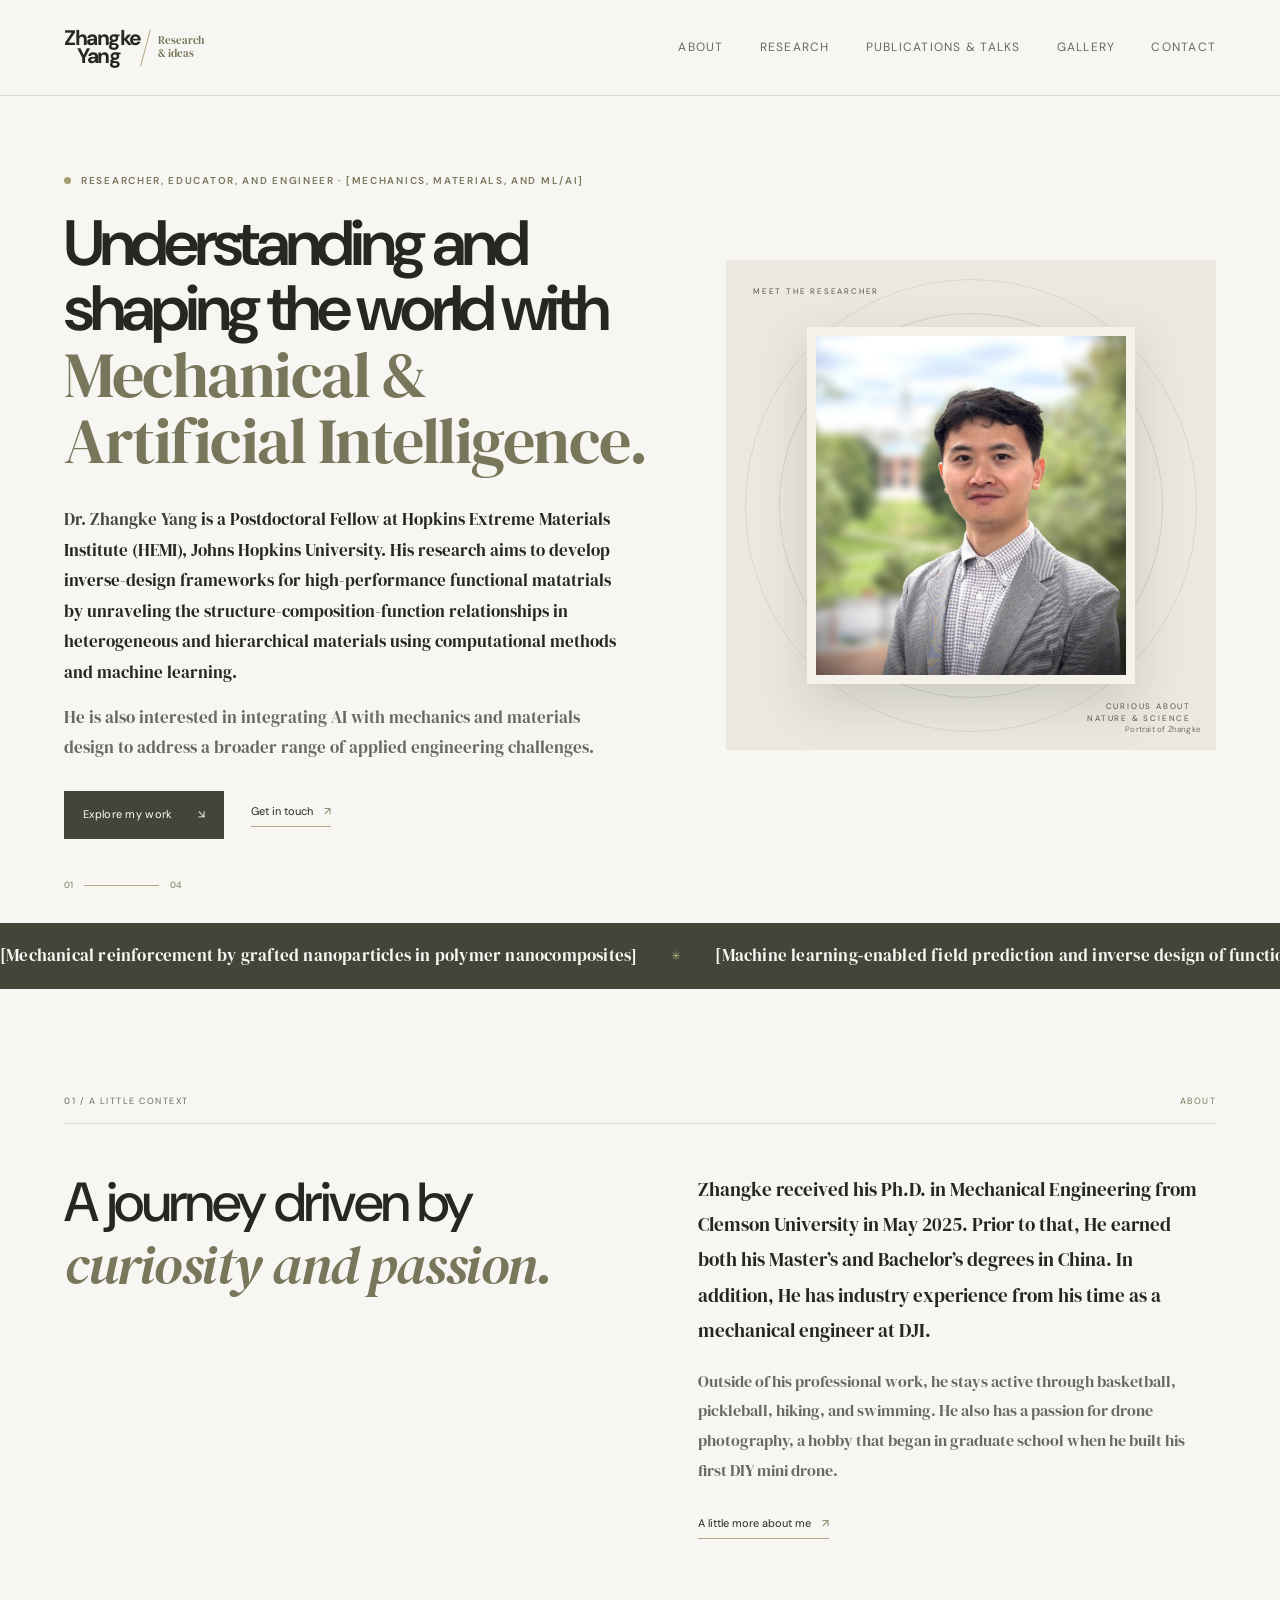
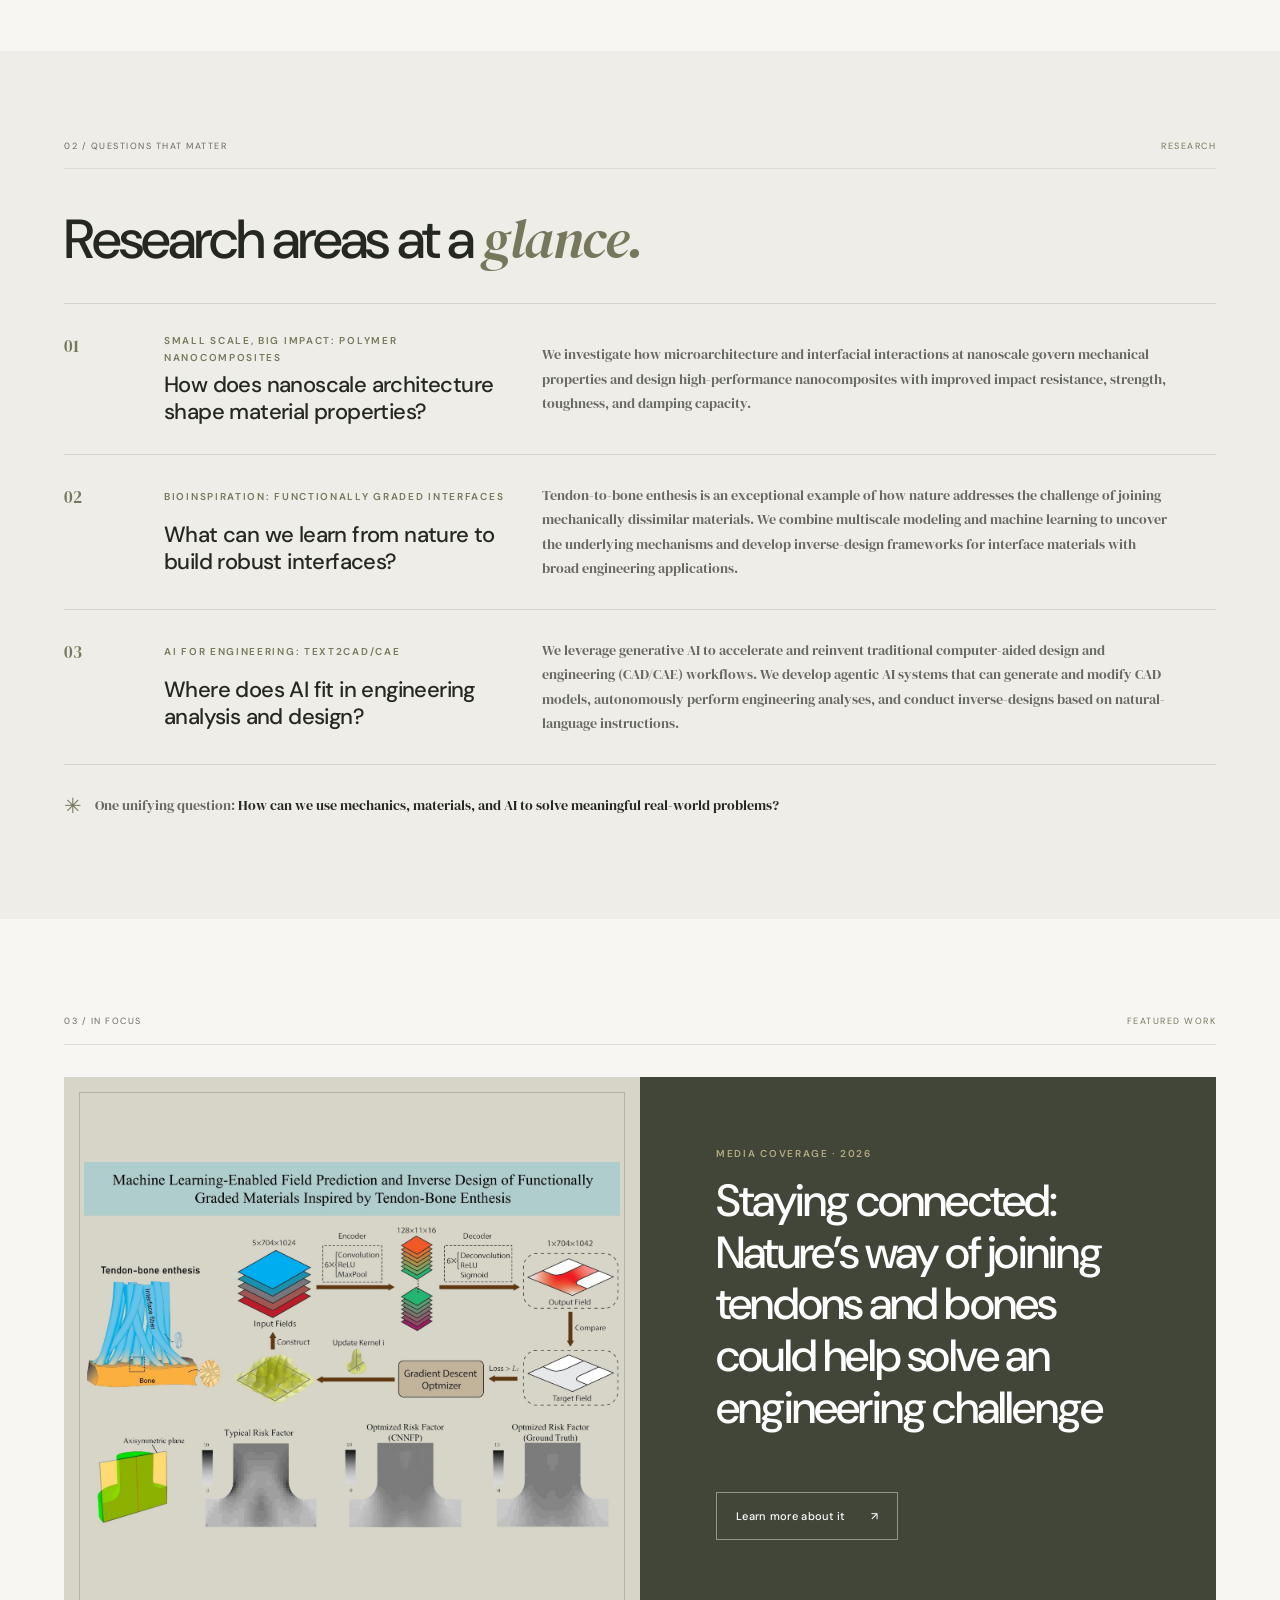
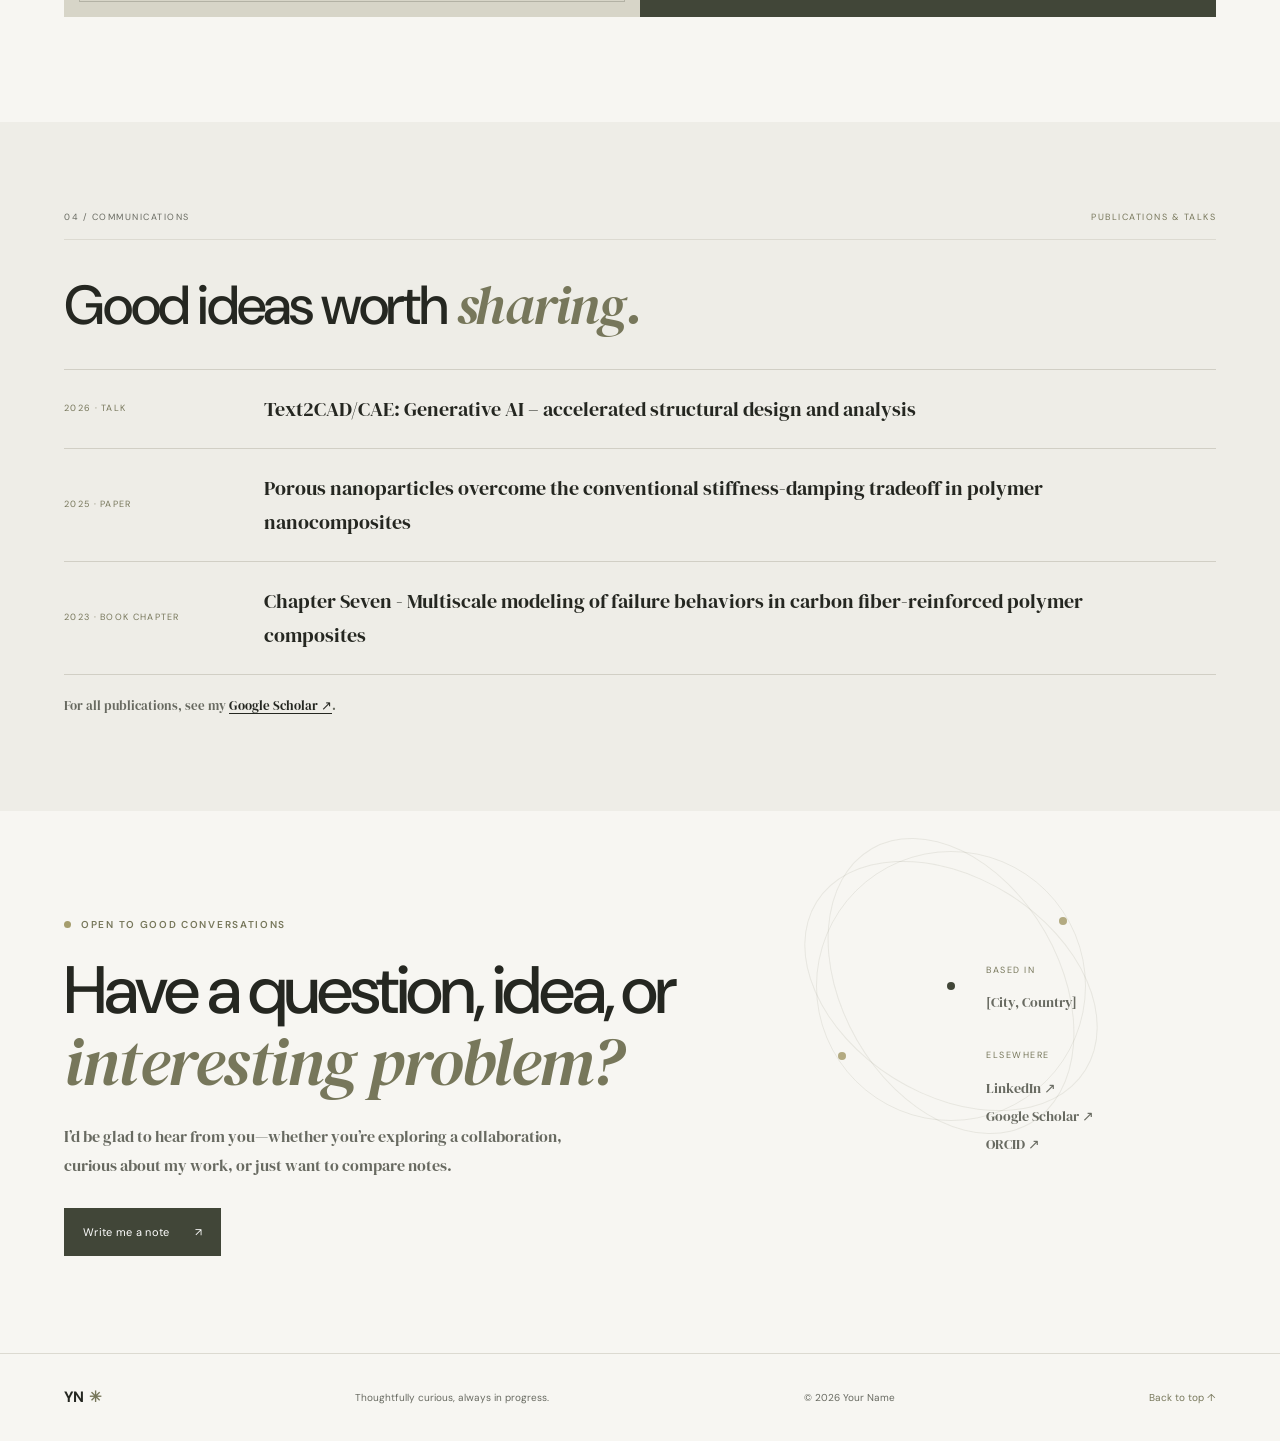
==== index.html @ 71a663a5 "Update index.html" ====
<!doctype html>
<html lang="en">
<head>
  <meta charset="utf-8">
  <meta name="viewport" content="width=device-width, initial-scale=1">
  <meta name="theme-color" content="#f7f6f2">
  <meta name="description" content="The personal website of Your Name — researcher, educator, and curious human.">
  <title>Zhangke Yang — Researcher &amp; Educator</title>
  <link rel="icon" href="favicon.svg" type="image/svg+xml">
  <link rel="stylesheet" href="styles.css">
  <script src="script.js" defer></script>
</head>
<body>
  <a class="skip-link" href="#main">Skip to content</a>

  <header class="site-header">
    <a class="wordmark" href="#top" aria-label="Zhangke Yang, home">
      <span class="wordmark-name">Zhangke<br>Yang</span>
      <span class="wordmark-rule" aria-hidden="true"></span>
      <span class="wordmark-role">Research<br>&amp; ideas</span>
    </a>
    <button class="menu-toggle" type="button" aria-expanded="false" aria-controls="site-nav">
      <span class="menu-icon" aria-hidden="true"><i></i><i></i></span>
      <span class="menu-label">Menu</span>
    </button>
    <nav class="site-nav" id="site-nav" aria-label="Main navigation">
      <a href="#about">About</a>
      <a href="#research">Research</a>
      <a href="#writing">Publications & Talks</a>
      <a href="gallery.html">Gallery</a>
      <a href="#contact">Contact</a>
    </nav>
  </header>

  <main id="main">
    <section class="hero section-wrap" id="top" aria-labelledby="hero-title">
      <div class="hero-copy">
        <p class="eyebrow"><span class="eyebrow-dot"></span> Researcher, Educator, and Engineer · [Mechanics, Materials, and ML/AI]</p>
        <h1 id="hero-title">Understanding and shaping the world with <span class="accent-italic">Mechanical & Artificial Intelligence.</span></h1>
        <div class="hero-intro">
          <p class="lead"><strong>Dr. Zhangke Yang</strong> is a Postdoctoral Fellow at Hopkins Extreme Materials Institute (HEMI), Johns Hopkins University. His research aims to develop inverse-design frameworks for high-performance functional matatrials by unraveling the structure-composition-function relationships in heterogeneous and hierarchical materials using computational methods and machine learning.</p>
          <p>He is also interested in integrating AI with mechanics and materials design to address a broader range of applied engineering challenges.</p>
        </div>
        <div class="hero-actions">
          <a class="button button-dark" href="#research">Explore my work <span aria-hidden="true">↘</span></a>
          <a class="text-link" href="mailto:zyang191@jh.edu">Get in touch <span aria-hidden="true">↗</span></a>
        </div>
      </div>
      <div class="hero-art portrait-frame">
        <div class="art-note art-note-top">MEET THE RESEARCHER</div>
        <img class="headshot" src="assets/Professional_photo_blur_cropped.jpg" alt="Portrait of Zhangke">
        <div class="art-note art-note-bottom">CURIOUS ABOUT<br>NATURE & SCIENCE</div>
        <span class="art-caption">Portrait of Zhangke</span>
      </div>
      <div class="hero-index" aria-hidden="true"><span>01</span><span class="index-line"></span><span>04</span></div>
    </section>

    <section class="ticker" aria-label="Areas of interest">
      <div class="ticker-track">
        <span>[Mechanical reinforcement by grafted nanoparticles in polymer nanocomposites]</span><b>✳</b>
        <span>[Machine learning‐enabled field prediction and inverse design of functionally graded materials]</span><b>✳</b>
        <span>[Porous nanoparticles overcome the conventional stiffness-damping tradeoff]</span><b>✳</b>
        <span>[Nanoasperity-driven reinforcement and viscoelastic modulation in polymer nanocomposites]</span><b>✳</b>
        <span>[Effects of mineralization and structure on the mechanical robustness of tendon-to-bone enthesis]</span><b>✳</b>
        <span>[Layered polymer-graphene nanocomposite films regulating shock wave propagation]</span><b>✳</b>  
        <span>[Structure-property relationship of micro-architectured porous scaffolds]</span><b>✳</b>
        <span>[Improved ballistic impact resistance of nanofibrillar cellulose films]</span><b>✳</b>
        <span>[Nanoconfinement effect on crystallization of semicrystalline polymers]</span><b>✳</b>
        <span>[Mechanical and viscoelastic properties of graphene oxide-polymer nanocomposites]</span><b>✳</b>
        <span>[Mechanical reinforcement by grafted nanoparticles in polymer nanocomposites]</span><b>✳</b>
        <span>[Machine learning‐enabled field prediction and inverse design of functionally graded materials]</span><b>✳</b>
        <span>[Porous nanoparticles overcome the conventional stiffness-damping tradeoff]</span><b>✳</b>
        <span>[Nanoasperity-driven reinforcement and viscoelastic modulation in polymer nanocomposites]</span><b>✳</b>
        <span>[Effects of mineralization and structure on the mechanical robustness of tendon-to-bone enthesis]</span><b>✳</b>
        <span>[Layered polymer-graphene nanocomposite films regulating shock wave propagation]</span><b>✳</b>
        <span>[Structure-property relationship of micro-architectured porous scaffolds]</span><b>✳</b>
        <span>[Improved ballistic impact resistance of nanofibrillar cellulose films]</span><b>✳</b>
        <span>[Nanoconfinement effect on crystallization of semicrystalline polymers]</span><b>✳</b>
        <span>[Mechanical and viscoelastic properties of graphene oxide-polymer nanocomposites]</span>
      </div>
    </section>

    <section class="section-wrap about-section" id="about" aria-labelledby="about-title">
      <div class="section-kicker"><span>01 / A little context</span><span>ABOUT</span></div>
      <div class="about-grid">
        <h2 id="about-title">A journey driven by <em>curiosity and passion.</em></h2>
        <div class="about-copy">
          <p class="lead">Zhangke received his Ph.D. in Mechanical Engineering from Clemson University in May 2025. Prior to that, He earned both his Master’s and Bachelor’s degrees in China. In addition, He has industry experience from his time as a mechanical engineer at DJI.</p>
          <p>Outside of his professional work, he stays active through basketball, pickleball, hiking, and swimming. He also has a passion for drone photography, a hobby that began in graduate school when he built his first DIY mini drone.</p>
          <a class="text-link" href="#contact">A little more about me <span aria-hidden="true">↗</span></a>
        </div>
      </div>
    </section>

    <section class="research-section" id="research" aria-labelledby="research-title">
      <div class="section-wrap">
        <div class="section-kicker"><span>02 / Questions that matter</span><span>RESEARCH</span></div>
        <div class="section-heading-row">
          <h2 id="research-title">Research areas at a <em>glance.</em></h2>
        </div>
        <div class="research-list">
          <article class="research-card">
            <span class="card-number">01</span>
            <div><p class="card-label">SMALL SCALE, BIG IMPACT: POLYMER NANOCOMPOSITES</p><h3>How does nanoscale architecture shape material properties?</h3><p>We investigate how microarchitecture and interfacial interactions at nanoscale govern mechanical properties and design high-performance nanocomposites with improved impact resistance, strength, toughness, and damping capacity.</p><a href="#contact" class="arrow-link" aria-label="Ask me about this research theme">↗</a></div>
          </article>
          <article class="research-card">
            <span class="card-number">02</span>
            <div><p class="card-label">BIOINSPIRATION: FUNCTIONALLY GRADED INTERFACES</p><h3>What can we learn from nature to build robust interfaces?</h3><p>Tendon-to-bone enthesis is an exceptional example of how nature addresses the challenge of joining mechanically dissimilar materials. We combine multiscale modeling and machine learning to uncover the underlying mechanisms and develop inverse-design frameworks for interface materials with broad engineering applications.</p><a href="#contact" class="arrow-link" aria-label="Ask me about this research theme">↗</a></div>
          </article>
          <article class="research-card">
            <span class="card-number">03</span>
            <div><p class="card-label">AI FOR ENGINEERING: TEXT2CAD/CAE</p><h3>Where does AI fit in engineering analysis and design?</h3><p>We leverage generative AI to accelerate and reinvent traditional computer-aided design and engineering (CAD/CAE) workflows. We develop agentic AI systems that can generate and modify CAD models, autonomously perform engineering analyses, and conduct inverse-designs based on natural-language instructions.</p><a href="#contact" class="arrow-link" aria-label="Ask me about this research theme">↗</a></div>
          </article>
        </div>
        <div class="research-footnote"><span class="footnote-star">✳</span><p>One unifying question: <strong>How can we use mechanics, materials, and AI to solve meaningful real-world problems?</strong></p></div>
      </div>
    </section>

    <section class="feature-section section-wrap" aria-labelledby="feature-title">
      <div class="section-kicker"><span>03 / In focus</span><span>FEATURED WORK</span></div>
      <div class="feature-card">
        <div class="feature-visual">
          <img
            class="feature-image"
            src="assets/project-figure.jpg"
            alt="Describe what the project figure shows"
          >
        </div>
        <div class="feature-copy"><p class="card-label">MEDIA COVERAGE · 2026</p><h2 id="feature-title">Staying connected: Nature’s way of joining tendons and bones could help solve an engineering challenge</p><a class="button button-light" href="https://news.clemson.edu/staying-connected-natures-way-of-joining-tendons-and-bones-could-help-solve-an-engineering-challenge/" target="_blank" rel="noopener noreferrer">Learn more about it <span aria-hidden="true">↗</span></a></div>
      </div>
    </section>

    <section class="writing-section" id="writing" aria-labelledby="writing-title">
      <div class="section-wrap">
        <div class="section-kicker"><span>04 / communications</span><span>PUBLICATIONS &amp; TALKS</span></div>
        <div class="section-heading-row"><h2 id="writing-title">Good ideas worth <em>sharing.</em></h2></div>
        <div class="writing-list">
          <div class="writing-item"><span class="writing-date">2026 · TALK</span><span class="writing-title">Text2CAD/CAE: Generative AI – accelerated structural design and analysis</span></div>
          <a class="writing-item" href="https://www.nature.com/articles/s44431-025-00003-8" target="_blank" rel="noopener noreferrer"><span class="writing-date">2025 · PAPER</span><span class="writing-title">Porous nanoparticles overcome the conventional stiffness-damping tradeoff in polymer nanocomposites</span></a>
          <a class="writing-item" href="https://www.sciencedirect.com/science/chapter/edited-volume/abs/pii/B9780128230213000051" target="_blank" rel="noopener noreferrer"><span class="writing-date">2023 · BOOK CHAPTER</span><span class="writing-title">Chapter Seven - Multiscale modeling of failure behaviors in carbon fiber-reinforced polymer composites</span></a>
        </div>
        <p class="writing-note">For all publications, see my <a href="https://scholar.google.com/citations?hl=en&user=Ipptg58AAAAJ&view_op=list_works&gmla=AN_4Zu_gea8BDDRBa89p1uNmAhIG_YTdJmoz0iuY0Ori37IRjDW4Mslu62kXMIGSckGrtGIngthpNJmf_QPmE9mM" target="_blank" rel="noopener noreferrer">Google Scholar <span aria-hidden="true">↗</span></a>.</p>
      </div>
    </section>

    <section class="contact-section section-wrap" id="contact" aria-labelledby="contact-title">
      <div class="contact-orbit" aria-hidden="true"><span></span><span></span><span></span></div>
      <div class="contact-content"><p class="eyebrow"><span class="eyebrow-dot"></span> Open to good conversations</p><h2 id="contact-title">Have a question, idea, or <em>interesting problem?</em></h2><p>I’d be glad to hear from you—whether you’re exploring a collaboration, curious about my work, or just want to compare notes.</p><a class="button button-dark" href="mailto:you@example.com">Write me a note <span aria-hidden="true">↗</span></a></div>
      <div class="contact-details"><span>BASED IN</span><p>[City, Country]</p><span>ELSEWHERE</span><p><a href="https://www.linkedin.com/">LinkedIn ↗</a><br><a href="https://scholar.google.com/">Google Scholar ↗</a><br><a href="https://orcid.org/">ORCID ↗</a></p></div>
    </section>
  </main>

  <footer class="site-footer"><a class="footer-mark" href="#top">YN<span>✳</span></a><p>Thoughtfully curious, always in progress.</p><p>© <span id="year">2026</span> Your Name</p><a href="#top" class="back-top">Back to top ↑</a></footer>
</body>
</html>
---- styles.css ----
@import url('https://fonts.googleapis.com/css2?family=DM+Sans:wght@400;500;600;700&family=DM+Serif+Display:ital@0;1&display=swap');

:root{--paper:#f7f6f2;--white:#fffefa;--ink:#252721;--muted:#686a61;--olive:#77775b;--olive-dark:#414638;--gold:#b3aa81;--line:#dcdad1;--serif:'DM Serif Display',Georgia,serif;--sans:'DM Sans',Arial,sans-serif;--page:1240px}
*{box-sizing:border-box}
html{scroll-behavior:smooth;scroll-padding-top:100px}
body{margin:0;background:var(--paper);color:var(--ink);font-family:var(--sans);font-size:15px;line-height:1.7;-webkit-font-smoothing:antialiased}
a{color:inherit}
.skip-link{position:absolute;top:-60px;left:16px;z-index:20;padding:10px 16px;background:var(--ink);color:white}.skip-link:focus{top:12px}
.site-header{height:96px;padding:0 max(5vw,24px);display:flex;align-items:center;justify-content:space-between;border-bottom:1px solid var(--line);position:relative;z-index:5;background:var(--paper)}
.wordmark{display:flex;align-items:center;gap:12px;text-decoration:none}.wordmark-name{width: 3.3em;text-align: center;font-size:21px;font-weight:700;letter-spacing:-1.5px;line-height:.84}.wordmark-rule{height:38px;width:1px;background:var(--gold);transform:rotate(15deg)}.wordmark-role{font-family:var(--serif);font-size:11px;line-height:1.15;color:var(--olive)}
.menu-toggle{display:none}.site-nav{display:flex;align-items:center;gap:36px}.site-nav a{font-size:12px;text-transform:uppercase;letter-spacing:1.25px;text-decoration:none;color:var(--muted);transition:color .2s}.site-nav a:hover,.site-nav a:focus-visible{color:var(--ink)}
.section-wrap{width:min(var(--page),90%);margin-inline:auto}.hero{min-height:650px;padding:76px 0 84px;display:grid;grid-template-columns:1.08fr .92fr;align-items:center;gap:40px;position:relative}.eyebrow,.card-label{font-size:10px;letter-spacing:1.7px;text-transform:uppercase;color:var(--olive);font-weight:600}.eyebrow{display:flex;align-items:center;gap:10px;margin:0 0 22px}.eyebrow-dot{width:7px;height:7px;border-radius:50%;background:#a59d6d;display:inline-block}.hero h1{font-size:clamp(38px, 5vw, 64px);letter-spacing:-4.3px;line-height:1.02;margin:0;max-width:700px;font-weight:600}.accent-italic,h2 em{font-family:var(--serif);font-weight:400;color:var(--olive);letter-spacing:-1.5px}.hero-intro{max-width:560px;margin-top:30px;color:var(--muted);font-family:var(--serif);font-size:17px;line-height:1.8}.hero-intro p{margin:0 0 14px}.hero-intro .lead{color:var(--ink)}.hero-intro strong{font-weight:400;color:var(--olive-dark)}.hero-actions{display:flex;align-items:center;gap:27px;margin-top:28px}.button{min-height:48px;padding:0 19px;display:inline-flex;align-items:center;gap:25px;text-decoration:none;font-size:11px;letter-spacing:.3px;transition:transform .2s,background .2s}.button:hover{transform:translateY(-2px)}.button-dark{background:var(--olive-dark);color:white}.button-dark:hover{background:#252b22}.button-light{border:1px solid rgba(255,255,255,.42);color:white}.button-light:hover{background:rgba(255,255,255,.1)}.text-link{font-size:11px;text-decoration:none;border-bottom:1px solid var(--gold);padding:0 0 5px;color:var(--ink)}.text-link span{padding-left:8px;color:var(--olive)}
.hero-art{height:490px;max-width:490px;width:100%;justify-self:end;position:relative;display:grid;place-items:center;background:#eae8df;overflow:hidden}.hero-art:before,.hero-art:after{content:"";position:absolute;width:280px;height:280px;border:1px solid rgba(90,93,72,.15);border-radius:50%}.hero-art:after{width:380px;height:380px}.orbit-art{width:100%;height:auto;position:relative;z-index:1;color:#62684f}.art-note{position:absolute;z-index:2;font-size:8px;letter-spacing:1.8px;line-height:1.5;color:#525544}.art-note-top{top:25px;left:27px}.art-note-bottom{right:25px;bottom:26px;text-align:right}.art-caption{position:absolute;z-index:2;bottom:14px;left:15px;font-size:8px;color:#727267;letter-spacing:.2px}.hero-index{position:absolute;left:0;bottom:30px;display:flex;align-items:center;gap:11px;font-size:9px;color:var(--olive)}.index-line{width:75px;height:1px;background:var(--gold)}
.portrait-frame:before{width:78%;height:78%;border-color:rgba(90,93,72,.16)}.portrait-frame:after{width:92%;height:92%;border-color:rgba(90,93,72,.12)}.headshot{width:67%;height:73%;position:relative;z-index:1;object-fit:cover;object-position:center 35%;border:9px solid rgba(255,254,250,.72);box-shadow:0 18px 48px rgba(46,49,39,.17);background:#d9d6c7}.portrait-frame .art-caption{left:auto;right:15px}.portrait-frame .art-note-top{top:25px;left:27px}.portrait-frame .art-note-bottom{bottom:26px;right:25px}
.ticker{overflow:hidden;background:var(--olive-dark);color:#f7f6f2}.ticker-track{width:max-content;min-height:66px;display:flex;align-items:center;gap:34px;animation:marquee 200s linear infinite}.ticker-track span{font-family:var(--serif);font-size:17px;letter-spacing:.2px}.ticker-track b{font-size:12px;color:var(--gold);font-weight:400}@keyframes marquee{to{transform:translateX(-50%)}}
.about-section{padding-top:105px;padding-bottom:112px}.section-kicker{display:flex;align-items:center;justify-content:space-between;padding-bottom:14px;border-bottom:1px solid var(--line);font-size:9px;letter-spacing:1.5px;text-transform:uppercase;color:var(--muted)}.section-kicker span:last-child{color:var(--olive)}.about-grid{display:grid;grid-template-columns:1fr 1fr;gap:10%;padding-top:48px}.about-grid h2,.section-heading-row h2{font-size:clamp(34px,4.4vw,55px);letter-spacing:-2.2px;line-height:1.12;font-weight:500;margin:0;max-width:490px}.about-copy{max-width:510px}.about-copy p,.section-heading-row>p,.feature-copy>p:not(.card-label),.contact-content>p:not(.eyebrow){font-family:var(--serif);font-size:16px;line-height:1.85;color:var(--muted);margin:0 0 19px}.about-copy .lead{font-size:19px;color:var(--ink)}.about-copy .text-link{display:inline-block;margin-top:10px}
.research-section{background:#eeede7;padding:88px 0 96px}.section-heading-row{display:flex;align-items:end;justify-content:space-between;gap:40px;padding:39px 0 32px}.section-heading-row>p{max-width:410px;margin:0 0 4px}.research-list{border-top:1px solid #d4d2c8}.research-card{display:grid;grid-template-columns:80px 1fr;gap:20px;padding:28px 0;border-bottom:1px solid #d4d2c8}.card-number{font-family:var(--serif);font-size:17px;color:var(--olive)}.research-card>div{display:grid;grid-template-columns:1.1fr 2.0fr 10px;column-gap:30px;row-gap:4px;align-items:center}.research-card .card-label{grid-column:1;grid-row:1;margin:0 0 1px}.research-card h3{grid-column:1;grid-row:2;margin:0;font-size:22px;line-height:1.25;font-weight:500;letter-spacing:-.6px}.research-card>div>p:not(.card-label){grid-column:2;grid-row:1 / span 2;max-width:none;color:var(--muted);font-family:var(--serif);font-size:14px;line-height:1.75;margin:0}.arrow-link{grid-column:3;grid-row:1 / span 2;width:31px;height:31px;border:1px solid #c7c5b9;border-radius:50%;display:grid;place-items:center;text-decoration:none;color:var(--olive);transition:background .2s,color .2s}.arrow-link:hover{background:var(--olive-dark);color:white}.research-footnote{display:flex;align-items:center;gap:13px;padding:23px 0 0;color:var(--muted);font-family:var(--serif);font-size:14px}.research-footnote p{margin:0}.footnote-star{font-size:21px;color:var(--olive)}.research-footnote strong{color:var(--ink);font-weight:400}
.feature-section{padding-top:95px;padding-bottom:105px}.feature-card{margin-top:32px;display:grid;grid-template-columns:1fr 1fr;min-height:440px;background:var(--olive-dark);color:white}.feature-visual{position:relative;display:grid;place-items:center;overflow:hidden;background:#d7d5c8}.feature-visual:before{content:"";position:absolute;inset:15px;border:1px solid rgba(65,70,56,.24)}.feature-graphic{width:290px;height:290px;border-radius:50%;position:relative;display:grid;place-items:center}.graphic-ring{position:absolute;border:1px solid rgba(65,70,56,.55);border-radius:50%;transform:rotate(-25deg)}.ring-one{width:100%;height:48%}.ring-two{width:100%;height:70%;transform:rotate(34deg)}.ring-three{width:72%;height:100%;transform:rotate(60deg)}.graphic-core{width:48px;height:48px;border-radius:50%;background:var(--olive-dark);box-shadow:0 0 0 14px rgba(119,119,91,.25)}.graphic-label{position:absolute;right:4px;top:57px;font-size:8px;letter-spacing:1.3px;line-height:1.5;color:#555848}.visual-caption{position:absolute;bottom:30px;left:30px;font-size:8px;color:#5f6055}.feature-copy{padding:58px clamp(35px,6vw,76px);align-self:center}.feature-copy .card-label{color:var(--gold)}.feature-copy h2{font-size:clamp(31px,4vw,45px);line-height:1.15;font-weight:500;letter-spacing:-1.8px;margin:13px 0 19px}.feature-copy h2 em{color:#d1c9a4}.feature-copy>p:not(.card-label){color:#e0dfd6;font-size:15px}.feature-copy .button{margin-top:9px}
.writing-section{background:#eeede7;padding:88px 0 94px}.writing-section .section-heading-row{align-items:center;padding-top:34px}.writing-section .section-heading-row h2{max-width:none}.writing-list{border-top:1px solid #d1cfc5}.writing-item{display:grid;grid-template-columns:170px 1fr 34px;align-items:center;gap:30px;padding:22px 0;border-bottom:1px solid #d1cfc5;text-decoration:none}.writing-date{font-size:9px;letter-spacing:1.3px;color:var(--olive);text-transform:uppercase}.writing-title{font-family:var(--serif);font-size:20px;transition:color .2s}.writing-item:hover .writing-title{color:var(--olive)}.writing-arrow{font-size:17px;color:var(--olive);justify-self:end}.writing-note{font-family:var(--serif);font-size:13px;color:var(--muted);margin:20px 0 0}.writing-note a{color:var(--ink);text-underline-offset:3px}
.contact-section{padding-top:105px;padding-bottom:97px;display:grid;grid-template-columns:1fr 230px;gap:70px;position:relative;overflow:hidden}.contact-content{max-width:700px;position:relative;z-index:1}.contact-content h2{font-size:clamp(39px,5.5vw,67px);line-height:1.06;letter-spacing:-3.2px;font-weight:500;margin:0 0 24px}.contact-content h2 em{color:var(--olive)}.contact-content>p:not(.eyebrow){max-width:540px}.contact-content .button{margin-top:8px}.contact-details{padding-top:40px;position:relative;z-index:1}.contact-details span{font-size:9px;letter-spacing:1.5px;color:var(--olive)}.contact-details p{font-family:var(--serif);font-size:14px;line-height:2;color:var(--muted);margin:7px 0 25px}.contact-details a{text-decoration:none;border-bottom:1px solid transparent}.contact-details a:hover{border-color:var(--gold)}.contact-orbit{position:absolute;width:270px;height:270px;border:1px solid rgba(119,119,91,.12);border-radius:50%;right:130px;top:40px}.contact-orbit:before,.contact-orbit:after{content:"";position:absolute;border:1px solid rgba(119,119,91,.12);border-radius:50%;inset:25px -25px;transform:rotate(32deg)}.contact-orbit:after{inset:-25px 25px;transform:rotate(-30deg)}.contact-orbit span{position:absolute;z-index:1;width:8px;height:8px;background:var(--gold);border-radius:50%;top:65px;right:18px}.contact-orbit span:nth-child(2){top:200px;right:auto;left:21px}.contact-orbit span:nth-child(3){top:130px;right:auto;left:130px;background:var(--olive-dark)}
.site-footer{min-height:88px;padding:18px 5%;display:flex;align-items:center;justify-content:space-between;gap:20px;border-top:1px solid var(--line);font-size:10px;color:var(--muted)}.site-footer p{margin:0}.footer-mark{text-decoration:none;font-weight:700;font-size:15px;color:var(--ink);letter-spacing:-.6px}.footer-mark span{color:var(--olive);padding-left:5px}.back-top{text-decoration:none;color:var(--olive)}
.page-hero{padding:75px 0 50px}.page-hero h1{font-size:clamp(48px,7vw,88px);letter-spacing:-4px;line-height:1.02;font-weight:500;margin:0;max-width:850px}.page-hero h1 em{font-family:var(--serif);color:var(--olive);font-weight:400}.page-hero-copy{max-width:590px;margin-top:22px;font-family:var(--serif);font-size:17px;line-height:1.8;color:var(--muted)}.gallery-grid{display:grid;grid-template-columns:repeat(12,1fr);grid-auto-rows:60px;gap:17px;padding:12px 0 90px}.gallery-card{margin:0;position:relative;overflow:hidden;background:#e6e3d7;grid-column:span 4;grid-row:span 5;min-height:250px}.gallery-card.wide{grid-column:span 8;grid-row:span 5}.gallery-card.tall{grid-column:span 4;grid-row:span 7}.gallery-card.short{grid-column:span 4;grid-row:span 4}.gallery-image{width:100%;height:100%;object-fit:cover;display:block;transition:transform .45s ease,filter .45s ease;filter:saturate(.82)}.gallery-card:hover .gallery-image{transform:scale(1.035);filter:saturate(1)}.gallery-card figcaption{position:absolute;left:0;right:0;bottom:0;padding:38px 18px 16px;color:white;background:linear-gradient(transparent,rgba(29,32,27,.66));font-family:var(--serif);font-size:15px}.gallery-card figcaption span{display:block;font:9px var(--sans);letter-spacing:1.3px;text-transform:uppercase;color:#e4dfca;margin-bottom:4px}.gallery-note{margin:-55px 0 70px;color:var(--muted);font:13px var(--serif)}
@media(max-width:800px){.site-header{height:78px}.menu-toggle{display:flex;align-items:center;gap:10px;padding:10px 14px;border:1px solid var(--ink);border-radius:30px;background:transparent;color:var(--ink);font:500 12px var(--sans);cursor:pointer}.menu-icon{width:15px;display:grid;gap:4px}.menu-icon i{height:1.5px;width:15px;background:currentColor;transition:transform .2s}.menu-toggle[aria-expanded="true"] .menu-icon i:first-child{transform:translateY(2.75px) rotate(45deg)}.menu-toggle[aria-expanded="true"] .menu-icon i:last-child{transform:translateY(-2.75px) rotate(-45deg)}.site-nav{position:absolute;top:77px;right:0;left:0;display:none;flex-direction:column;align-items:stretch;gap:0;padding:10px 5% 17px;background:var(--paper);border-bottom:1px solid var(--line)}.site-nav.is-open{display:flex}.site-nav a{padding:13px 0;border-bottom:1px solid var(--line)}.site-nav a:last-child{border:0}.hero{grid-template-columns:1fr;padding-top:60px;padding-bottom:72px;gap:40px}.hero h1{max-width:650px}.hero-art{justify-self:center;width:min(100%,520px);height:auto;aspect-ratio:1}.hero-index{bottom:22px}.about-grid{gap:7%}.research-card>div{grid-template-columns:1fr 1.1fr 34px;gap:18px}.feature-card{min-height:unset}.feature-copy{padding:38px 30px}.feature-visual{min-height:360px}.contact-section{grid-template-columns:1fr 175px;gap:28px}.contact-orbit{right:100px}.gallery-grid{grid-template-columns:repeat(6,1fr);grid-auto-rows:48px;gap:12px}.gallery-card,.gallery-card.short{grid-column:span 3;grid-row:span 5}.gallery-card.wide{grid-column:span 6;grid-row:span 5}.gallery-card.tall{grid-column:span 3;grid-row:span 6}}
@media(max-width:560px){body{font-size:14px}.section-wrap{width:88%}.hero{padding-top:48px;gap:31px}.hero h1{font-size:clamp(38px, 5vw, 64px);letter-spacing:-2.7px}.hero-intro{font-size:16px;margin-top:23px}.hero-art{width:100%;height:auto;aspect-ratio:1}.hero-index{bottom:16px}.ticker-track{min-height:56px;gap:25px}.ticker-track span{font-size:15px}.about-section,.feature-section{padding-top:70px;padding-bottom:75px}.section-kicker{font-size:8px;letter-spacing:1px}.about-grid{grid-template-columns:1fr;gap:22px;padding-top:30px}.about-grid h2,.section-heading-row h2{font-size:41px;letter-spacing:-1.7px}.about-copy .lead{font-size:17px}.research-section,.writing-section{padding:68px 0 72px}.section-heading-row{display:block;padding:30px 0 25px}.section-heading-row>p{margin-top:15px;font-size:15px}.research-card{grid-template-columns:35px 1fr;gap:7px;padding:23px 0}.research-card>div{display:flex;flex-direction:column;align-items:flex-start;gap:8px;position:relative;padding-right:32px}.research-card h3{font-size:20px}.research-card>div>p:not(.card-label){font-size:13px;margin-top:2px}.arrow-link{position:absolute;right:0;top:0}.research-footnote{font-size:13px;align-items:flex-start}.feature-card{grid-template-columns:1fr}.feature-visual{min-height:300px}.feature-graphic{width:235px;height:235px}.feature-copy{padding:32px 27px 36px}.feature-copy h2{font-size:35px}.writing-section .section-heading-row{display:flex;align-items:start;gap:16px}.writing-section .section-heading-row .text-link{white-space:nowrap;margin-top:11px}.writing-item{grid-template-columns:1fr 25px;gap:4px 12px;padding:17px 0}.writing-date{grid-column:1}.writing-title{grid-column:1;font-size:17px}.writing-arrow{grid-column:2;grid-row:1 / span 2}.contact-section{grid-template-columns:1fr;padding-top:72px;padding-bottom:66px;gap:10px}.contact-content h2{font-size:47px;letter-spacing:-2.3px}.contact-content>p:not(.eyebrow){font-size:15px}.contact-details{padding-top:21px;display:grid;grid-template-columns:110px 1fr;gap:0 10px}.contact-details span{padding-top:6px}.contact-details p{margin:0 0 15px}.contact-orbit{width:200px;height:200px;right:-100px;top:43px}.site-footer{display:grid;grid-template-columns:1fr 1fr;padding:17px 6%;gap:10px}.site-footer p:nth-of-type(1){grid-column:2;text-align:right}.site-footer p:nth-of-type(2){grid-column:1;grid-row:2}.back-top{grid-column:2;grid-row:2;text-align:right}.page-hero{padding:53px 0 25px}.page-hero h1{font-size:53px;letter-spacing:-2.8px}.page-hero-copy{font-size:15px;margin-top:16px}.gallery-grid{grid-template-columns:repeat(2,1fr);grid-auto-rows:150px;gap:10px;padding-bottom:75px}.gallery-card,.gallery-card.wide,.gallery-card.tall,.gallery-card.short{grid-column:span 1;grid-row:span 1;min-height:150px}.gallery-card:nth-child(3n+1){grid-column:span 2;grid-row:span 2}.gallery-card figcaption{font-size:13px;padding:30px 12px 11px}.gallery-note{margin:-52px 0 57px}}
@media(prefers-reduced-motion:reduce){*,*::before,*::after{scroll-behavior:auto!important;animation-duration:.01ms!important;animation-iteration-count:1!important;transition-duration:.01ms!important}}
#research-title {
  max-width: none;
  white-space: nowrap;
}
.research-card .arrow-link {
  display: none;
}
.feature-image {
  display: block;
  width: 100%;
  height: 100%;
  object-fit: contain;
}
.feature-visual {
  padding: 20px;
  box-sizing: border-box;
}
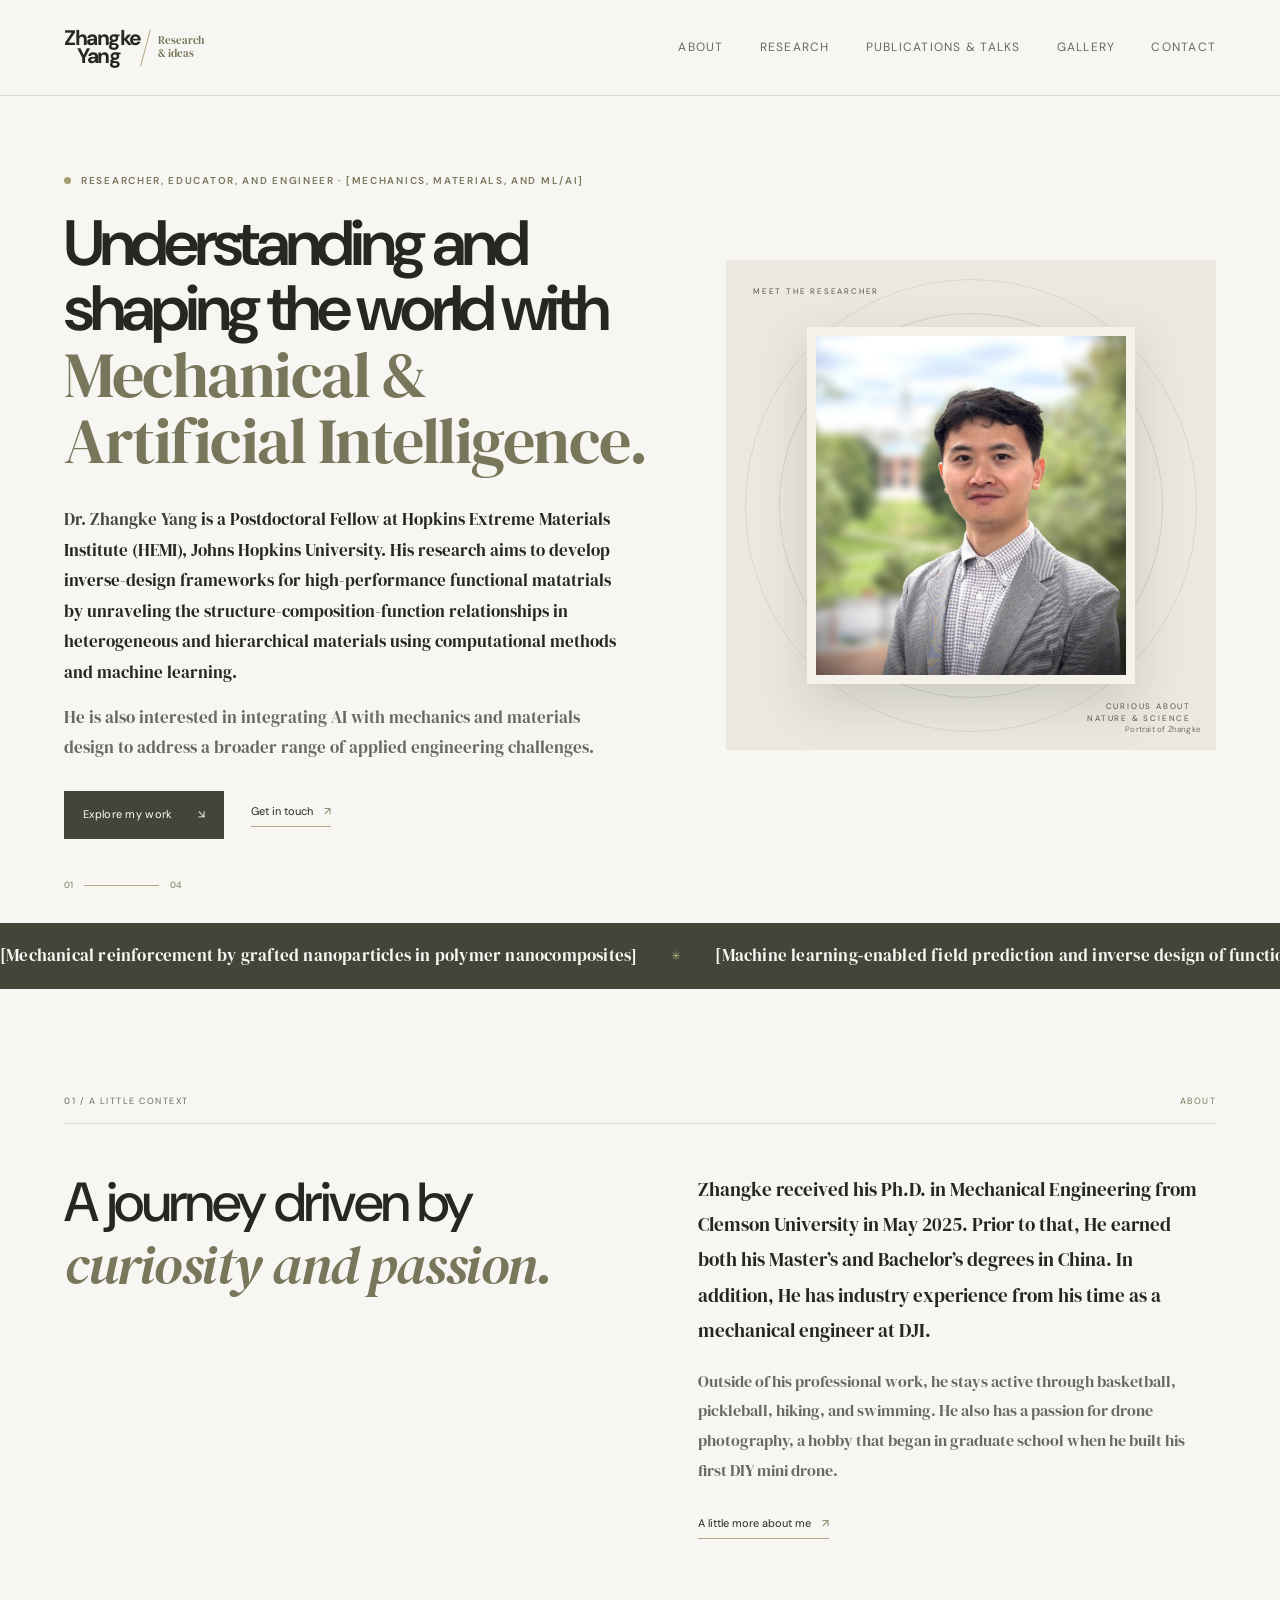
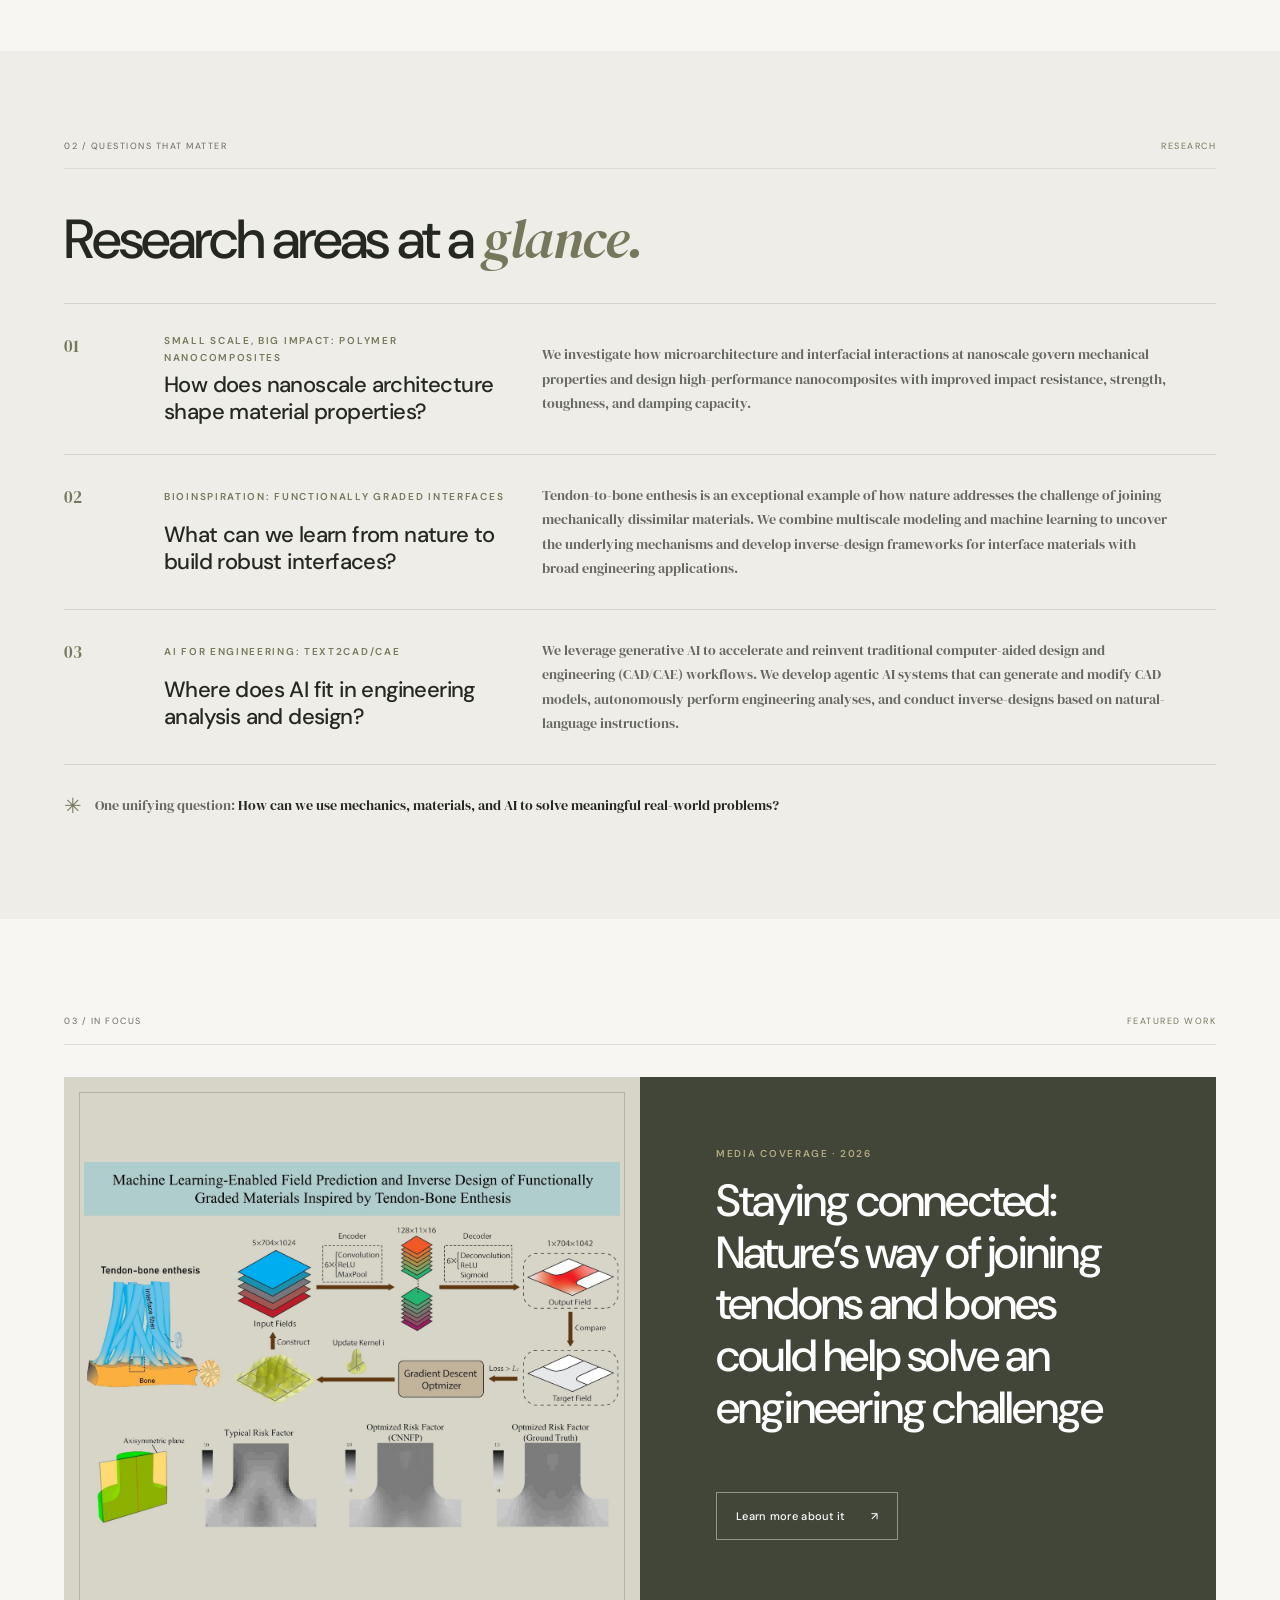
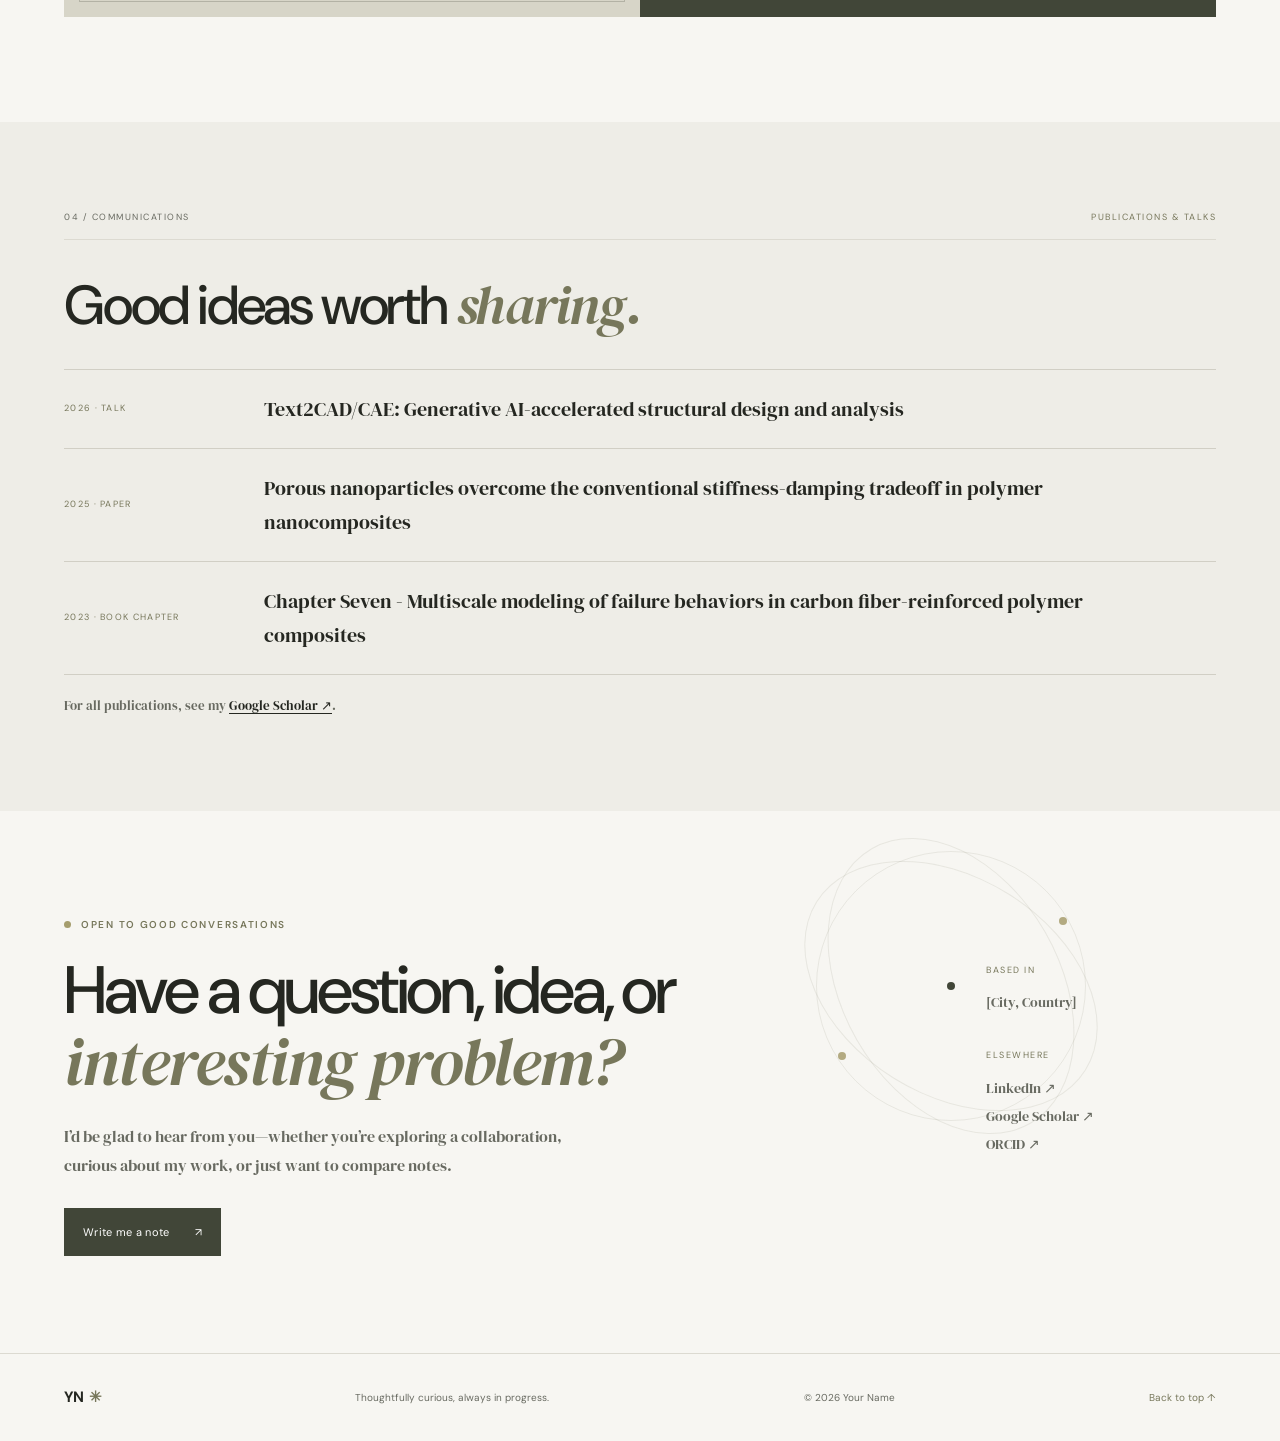
==== commit 98159381: "Update index.html" ====
--- a/index.html
+++ b/index.html
@@ -135,7 +135,7 @@
         <div class="section-kicker"><span>04 / communications</span><span>PUBLICATIONS &amp; TALKS</span></div>
         <div class="section-heading-row"><h2 id="writing-title">Good ideas worth <em>sharing.</em></h2></div>
         <div class="writing-list">
-          <div class="writing-item"><span class="writing-date">2026 · TALK</span><span class="writing-title">Text2CAD/CAE: Generative AI – accelerated structural design and analysis</span></div>
+          <div class="writing-item"><span class="writing-date">2026 · TALK</span><span class="writing-title">Text2CAD/CAE: Generative AI-accelerated structural design and analysis</span></div>
           <a class="writing-item" href="https://www.nature.com/articles/s44431-025-00003-8" target="_blank" rel="noopener noreferrer"><span class="writing-date">2025 · PAPER</span><span class="writing-title">Porous nanoparticles overcome the conventional stiffness-damping tradeoff in polymer nanocomposites</span></a>
           <a class="writing-item" href="https://www.sciencedirect.com/science/chapter/edited-volume/abs/pii/B9780128230213000051" target="_blank" rel="noopener noreferrer"><span class="writing-date">2023 · BOOK CHAPTER</span><span class="writing-title">Chapter Seven - Multiscale modeling of failure behaviors in carbon fiber-reinforced polymer composites</span></a>
         </div>
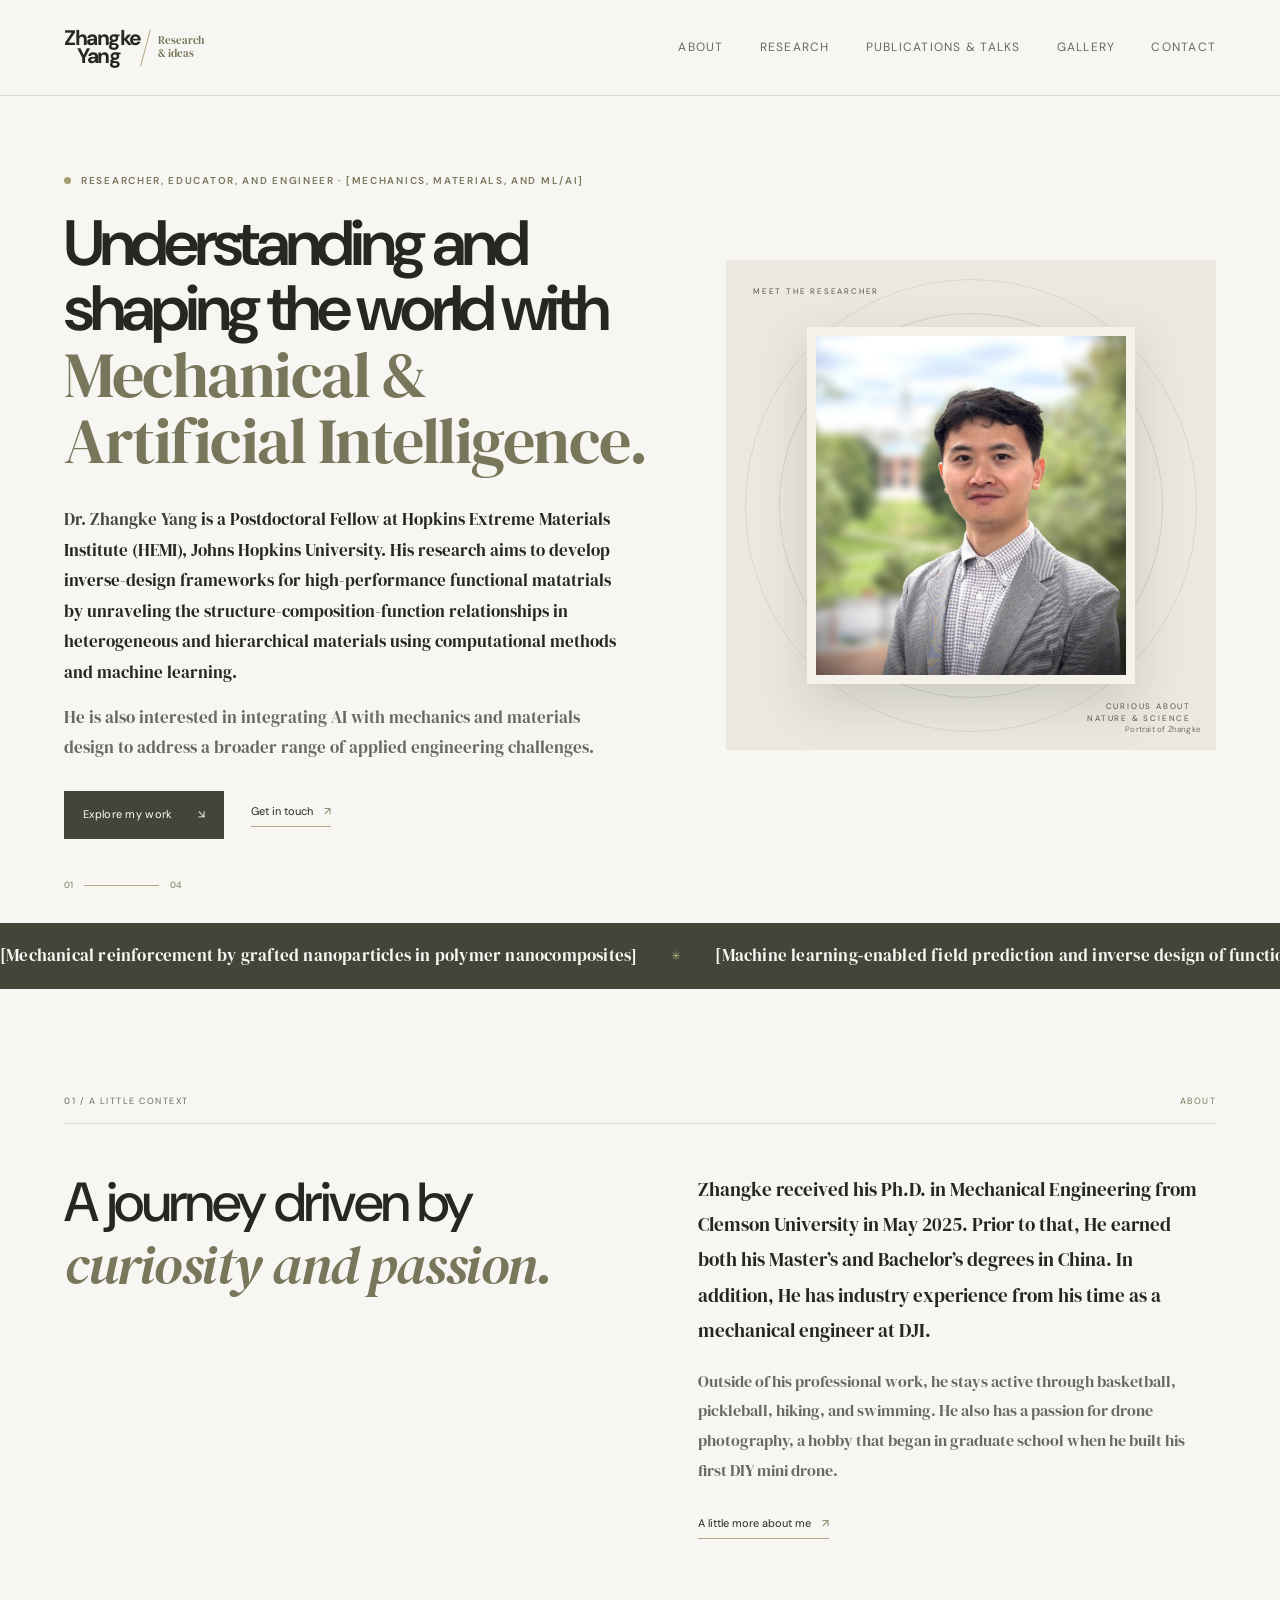
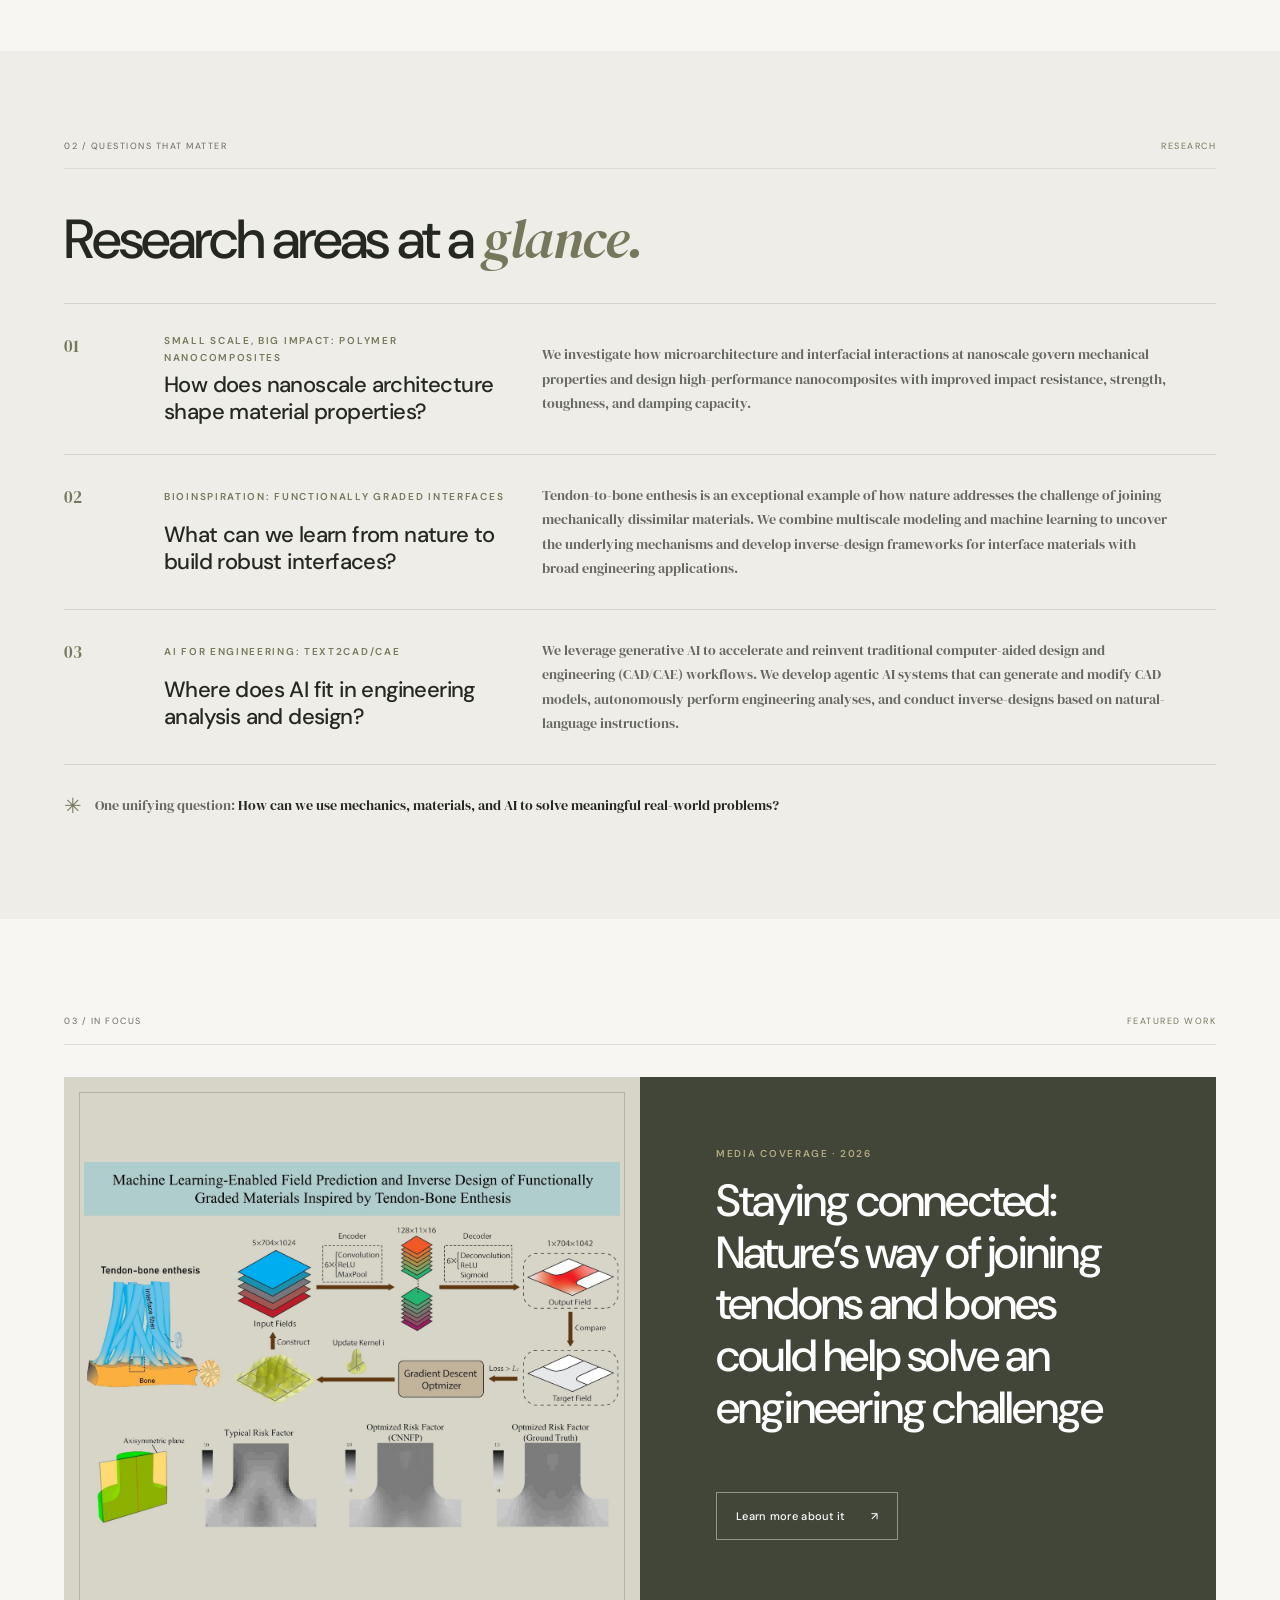
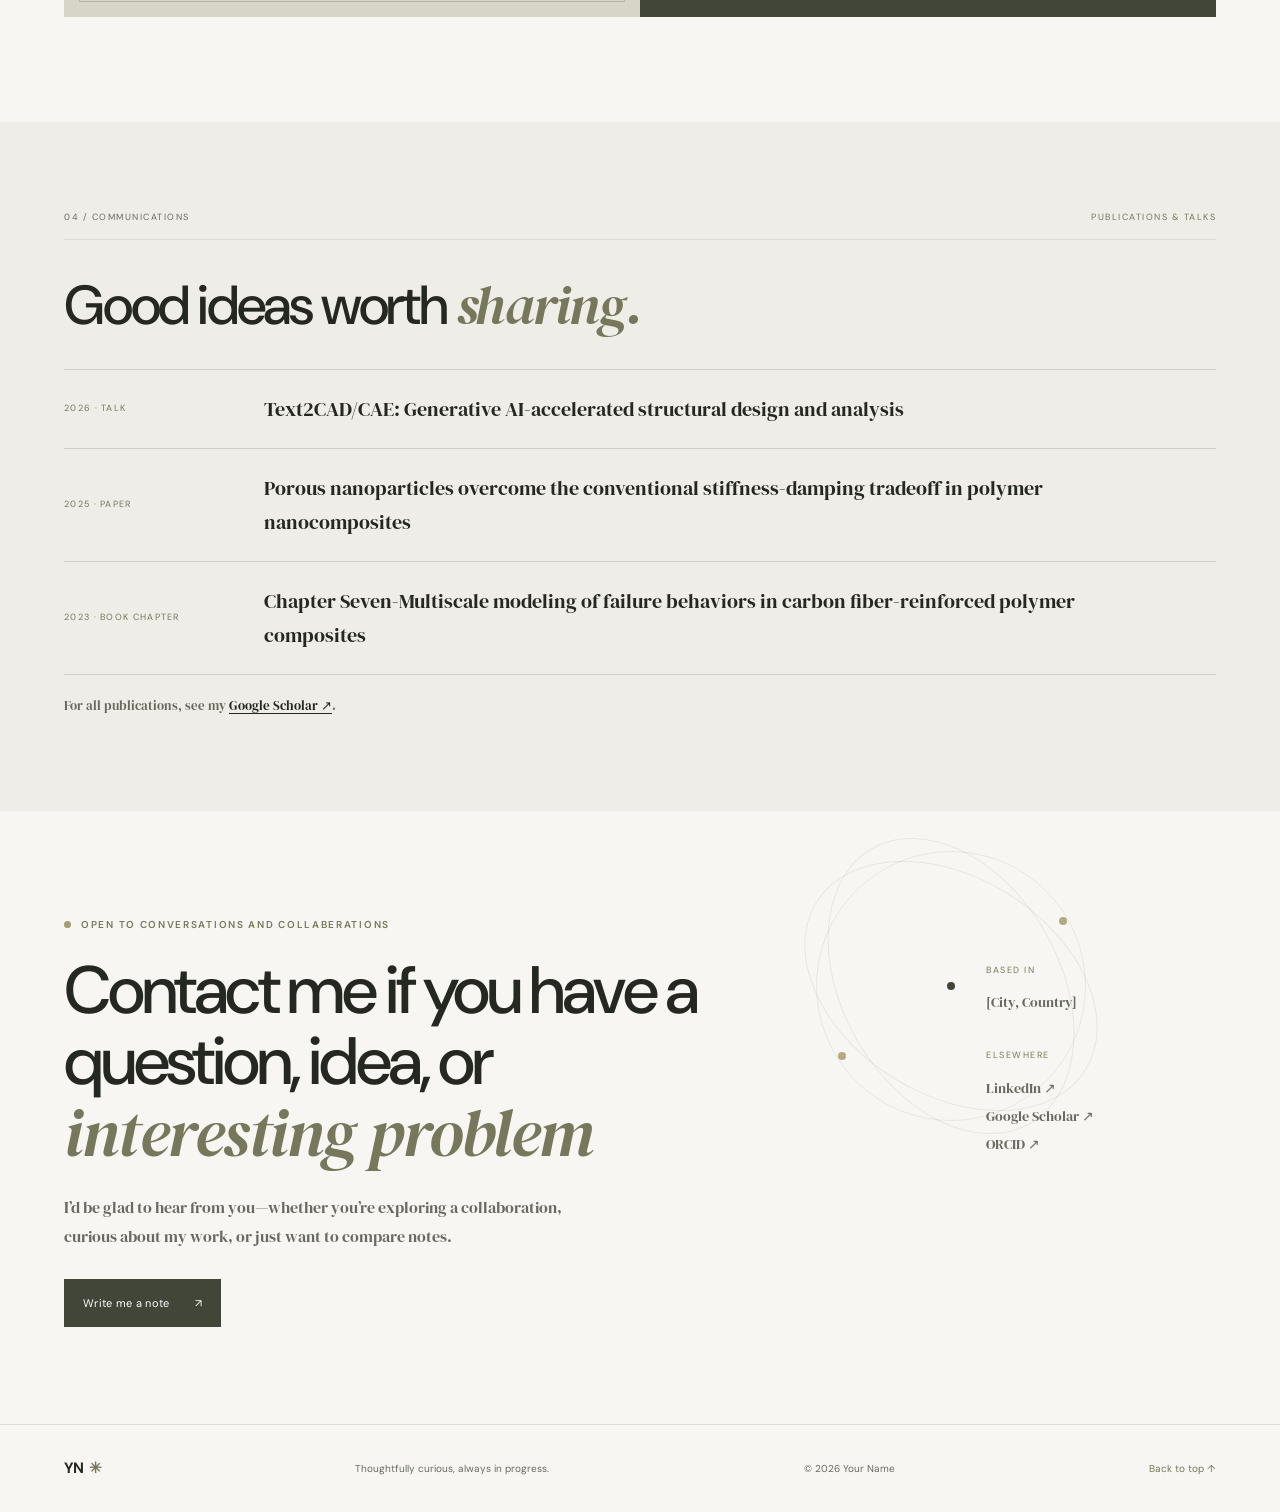
==== commit c7fb0ec3: "Update index.html" ====
--- a/index.html
+++ b/index.html
@@ -137,7 +137,7 @@
         <div class="writing-list">
           <div class="writing-item"><span class="writing-date">2026 · TALK</span><span class="writing-title">Text2CAD/CAE: Generative AI-accelerated structural design and analysis</span></div>
           <a class="writing-item" href="https://www.nature.com/articles/s44431-025-00003-8" target="_blank" rel="noopener noreferrer"><span class="writing-date">2025 · PAPER</span><span class="writing-title">Porous nanoparticles overcome the conventional stiffness-damping tradeoff in polymer nanocomposites</span></a>
-          <a class="writing-item" href="https://www.sciencedirect.com/science/chapter/edited-volume/abs/pii/B9780128230213000051" target="_blank" rel="noopener noreferrer"><span class="writing-date">2023 · BOOK CHAPTER</span><span class="writing-title">Chapter Seven - Multiscale modeling of failure behaviors in carbon fiber-reinforced polymer composites</span></a>
+          <a class="writing-item" href="https://www.sciencedirect.com/science/chapter/edited-volume/abs/pii/B9780128230213000051" target="_blank" rel="noopener noreferrer"><span class="writing-date">2023 · BOOK CHAPTER</span><span class="writing-title">Chapter Seven-Multiscale modeling of failure behaviors in carbon fiber-reinforced polymer composites</span></a>
         </div>
         <p class="writing-note">For all publications, see my <a href="https://scholar.google.com/citations?hl=en&user=Ipptg58AAAAJ&view_op=list_works&gmla=AN_4Zu_gea8BDDRBa89p1uNmAhIG_YTdJmoz0iuY0Ori37IRjDW4Mslu62kXMIGSckGrtGIngthpNJmf_QPmE9mM" target="_blank" rel="noopener noreferrer">Google Scholar <span aria-hidden="true">↗</span></a>.</p>
       </div>
@@ -145,7 +145,7 @@
 
     <section class="contact-section section-wrap" id="contact" aria-labelledby="contact-title">
       <div class="contact-orbit" aria-hidden="true"><span></span><span></span><span></span></div>
-      <div class="contact-content"><p class="eyebrow"><span class="eyebrow-dot"></span> Open to good conversations</p><h2 id="contact-title">Have a question, idea, or <em>interesting problem?</em></h2><p>I’d be glad to hear from you—whether you’re exploring a collaboration, curious about my work, or just want to compare notes.</p><a class="button button-dark" href="mailto:you@example.com">Write me a note <span aria-hidden="true">↗</span></a></div>
+      <div class="contact-content"><p class="eyebrow"><span class="eyebrow-dot"></span> Open to conversations and collaberations</p><h2 id="contact-title">Contact me if you have a question, idea, or <em>interesting problem</em></h2><p>I’d be glad to hear from you—whether you’re exploring a collaboration, curious about my work, or just want to compare notes.</p><a class="button button-dark" href="mailto:you@example.com">Write me a note <span aria-hidden="true">↗</span></a></div>
       <div class="contact-details"><span>BASED IN</span><p>[City, Country]</p><span>ELSEWHERE</span><p><a href="https://www.linkedin.com/">LinkedIn ↗</a><br><a href="https://scholar.google.com/">Google Scholar ↗</a><br><a href="https://orcid.org/">ORCID ↗</a></p></div>
     </section>
   </main>
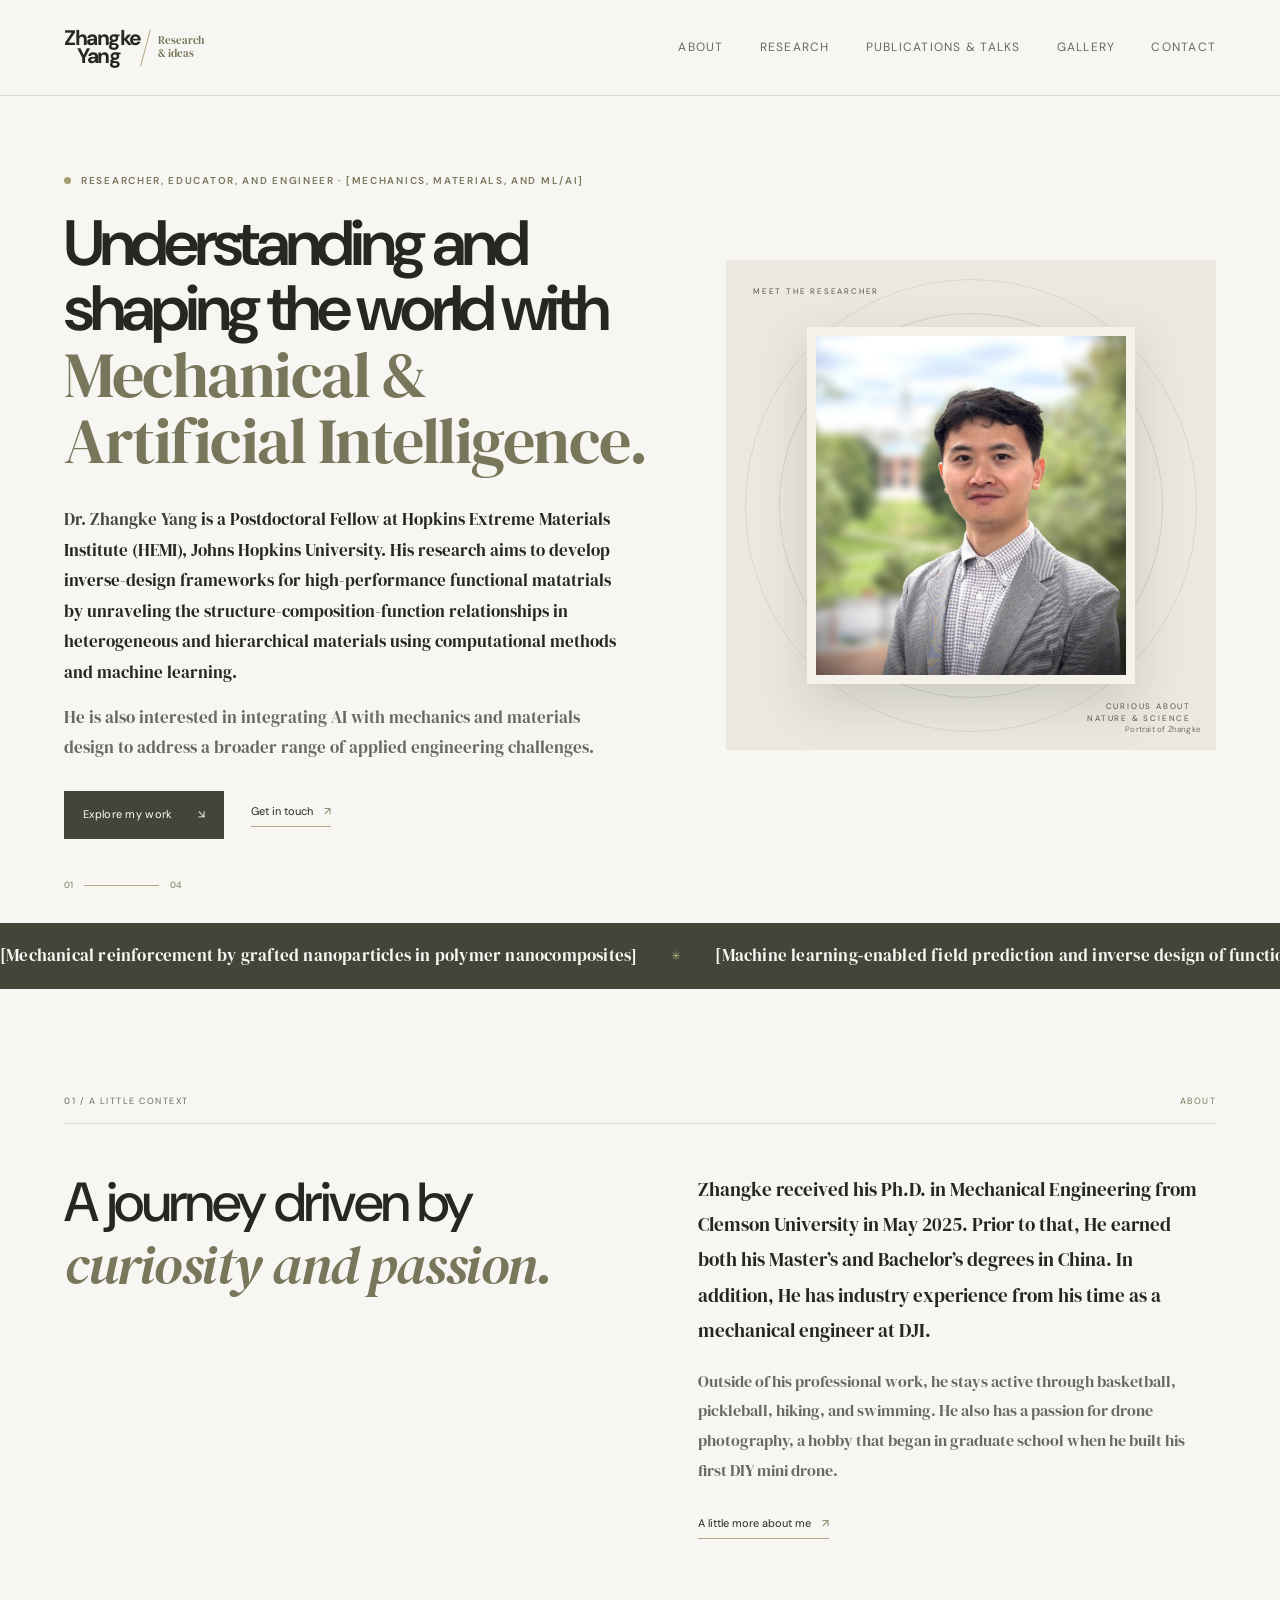
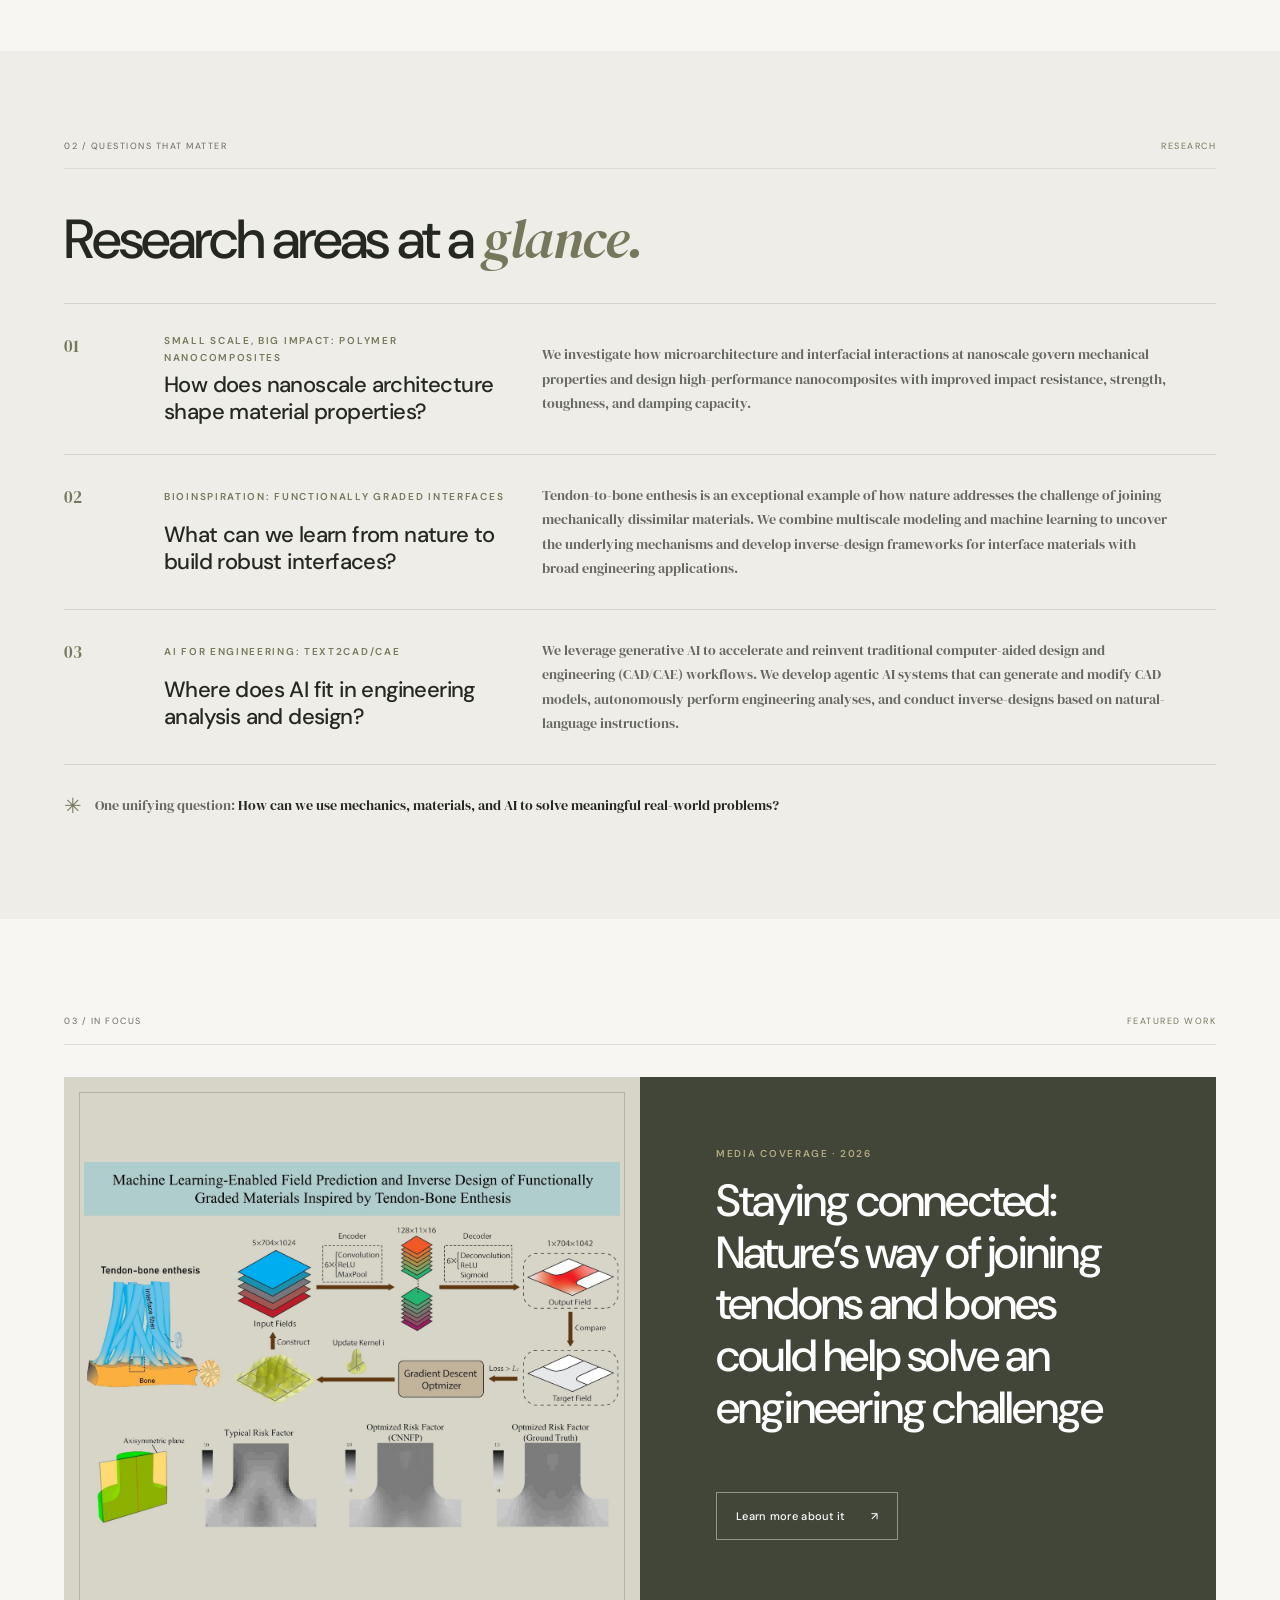
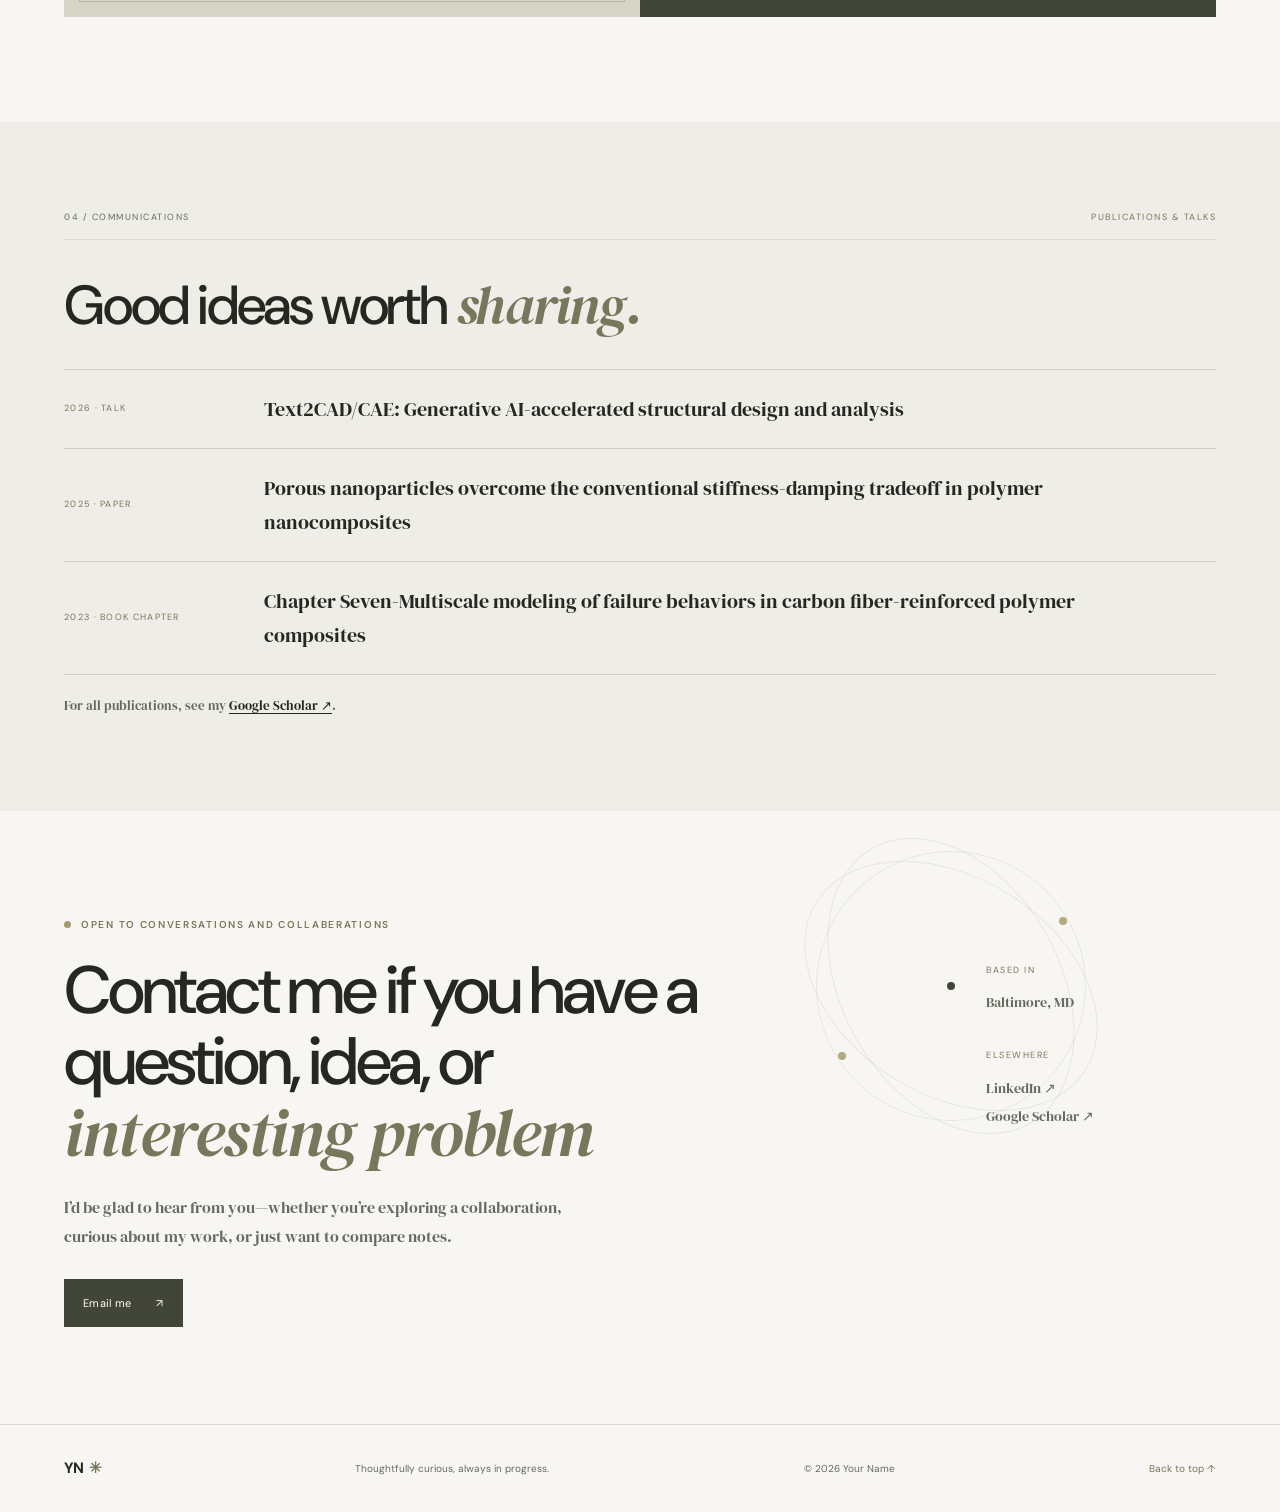
==== commit 671083b4: "Update index.html" ====
--- a/index.html
+++ b/index.html
@@ -145,8 +145,8 @@
 
     <section class="contact-section section-wrap" id="contact" aria-labelledby="contact-title">
       <div class="contact-orbit" aria-hidden="true"><span></span><span></span><span></span></div>
-      <div class="contact-content"><p class="eyebrow"><span class="eyebrow-dot"></span> Open to conversations and collaberations</p><h2 id="contact-title">Contact me if you have a question, idea, or <em>interesting problem</em></h2><p>I’d be glad to hear from you—whether you’re exploring a collaboration, curious about my work, or just want to compare notes.</p><a class="button button-dark" href="mailto:you@example.com">Write me a note <span aria-hidden="true">↗</span></a></div>
-      <div class="contact-details"><span>BASED IN</span><p>[City, Country]</p><span>ELSEWHERE</span><p><a href="https://www.linkedin.com/">LinkedIn ↗</a><br><a href="https://scholar.google.com/">Google Scholar ↗</a><br><a href="https://orcid.org/">ORCID ↗</a></p></div>
+      <div class="contact-content"><p class="eyebrow"><span class="eyebrow-dot"></span> Open to conversations and collaberations</p><h2 id="contact-title">Contact me if you have a question, idea, or <em>interesting problem</em></h2><p>I’d be glad to hear from you—whether you’re exploring a collaboration, curious about my work, or just want to compare notes.</p><a class="button button-dark" href="mailto:zyang191@jh.edu">Email me <span aria-hidden="true">↗</span></a></div>
+      <div class="contact-details"><span>BASED IN</span><p>Baltimore, MD</p><span>ELSEWHERE</span><p><a href="https://www.linkedin.com/in/zhangke-yang-90bab727b/">LinkedIn ↗</a><br><a href="https://scholar.google.com/citations?hl=en&user=Ipptg58AAAAJ&view_op=list_works&gmla=AN_4Zu_gea8BDDRBa89p1uNmAhIG_YTdJmoz0iuY0Ori37IRjDW4Mslu62kXMIGSckGrtGIngthpNJmf_QPmE9mM">Google Scholar ↗</a><br></p></div>
     </section>
   </main>
 
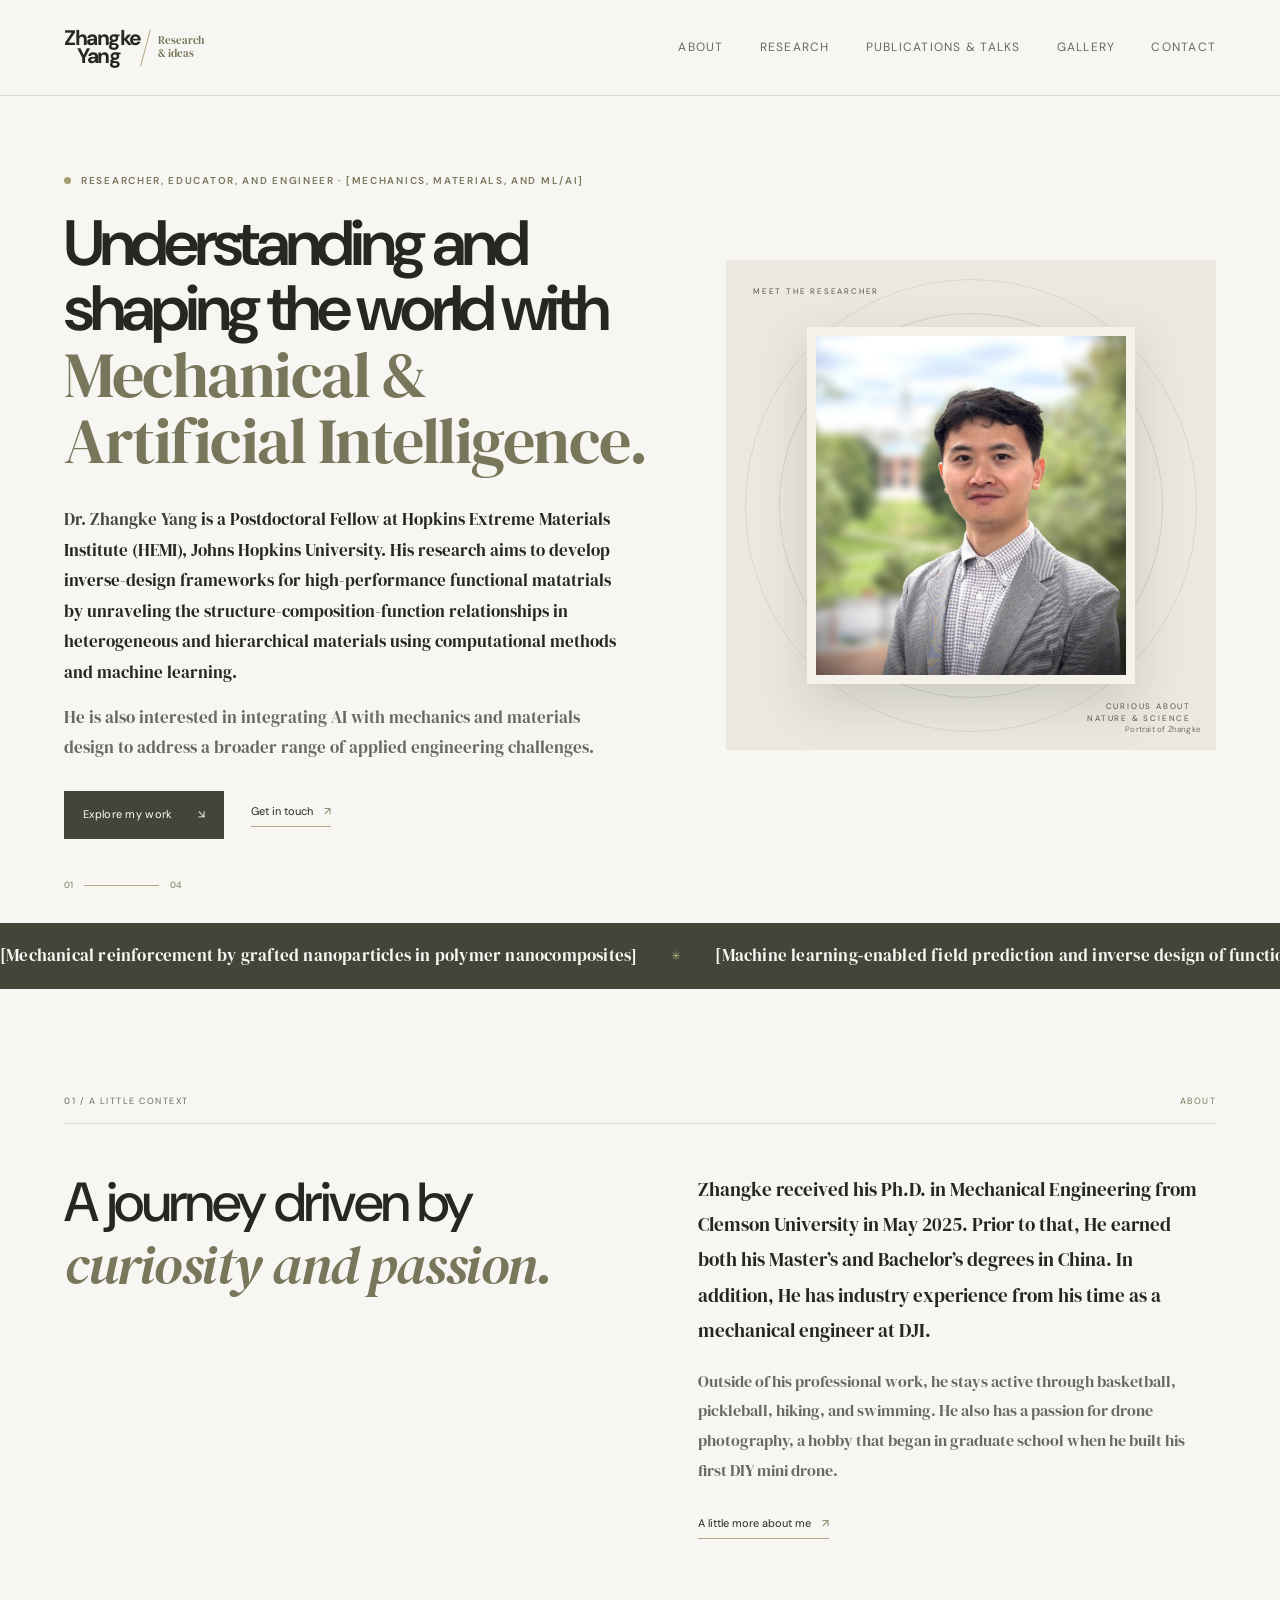
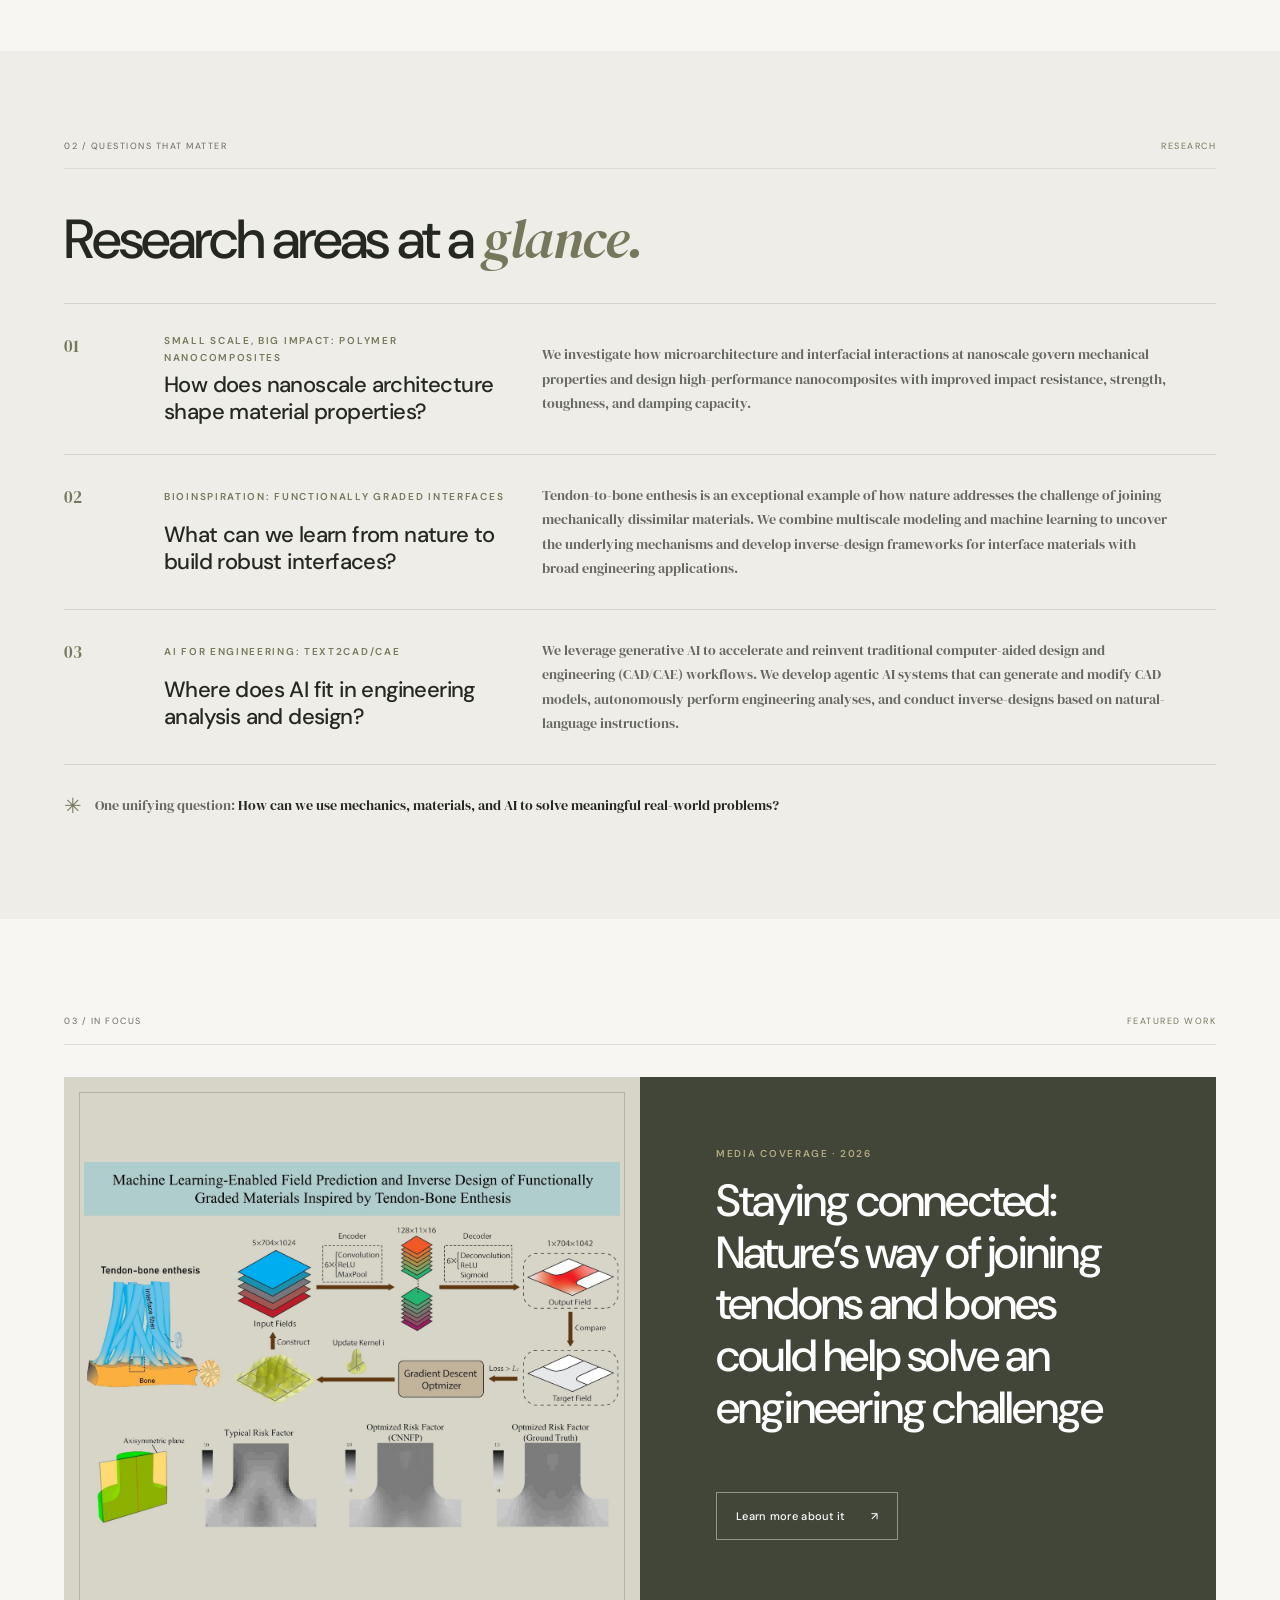
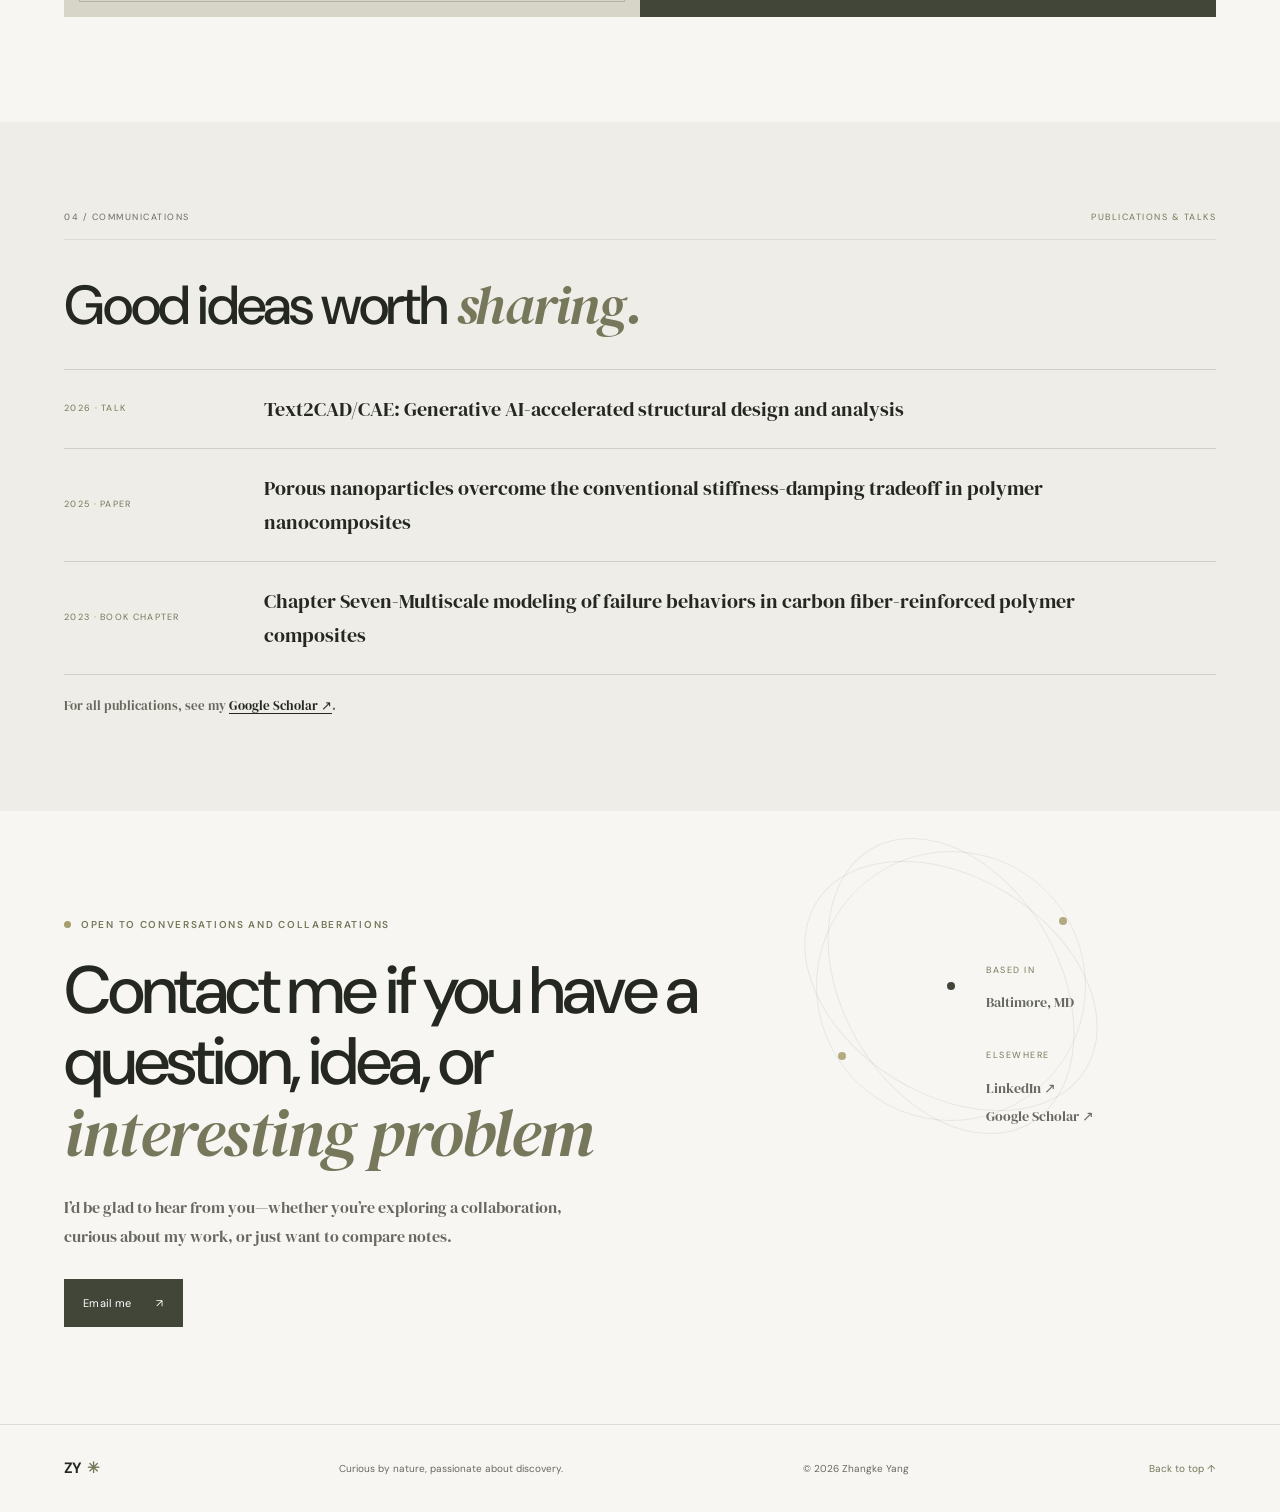
==== commit 1e9a76f2: "Update index.html" ====
--- a/index.html
+++ b/index.html
@@ -146,10 +146,10 @@
     <section class="contact-section section-wrap" id="contact" aria-labelledby="contact-title">
       <div class="contact-orbit" aria-hidden="true"><span></span><span></span><span></span></div>
       <div class="contact-content"><p class="eyebrow"><span class="eyebrow-dot"></span> Open to conversations and collaberations</p><h2 id="contact-title">Contact me if you have a question, idea, or <em>interesting problem</em></h2><p>I’d be glad to hear from you—whether you’re exploring a collaboration, curious about my work, or just want to compare notes.</p><a class="button button-dark" href="mailto:zyang191@jh.edu">Email me <span aria-hidden="true">↗</span></a></div>
-      <div class="contact-details"><span>BASED IN</span><p>Baltimore, MD</p><span>ELSEWHERE</span><p><a href="https://www.linkedin.com/in/zhangke-yang-90bab727b/">LinkedIn ↗</a><br><a href="https://scholar.google.com/citations?hl=en&user=Ipptg58AAAAJ&view_op=list_works&gmla=AN_4Zu_gea8BDDRBa89p1uNmAhIG_YTdJmoz0iuY0Ori37IRjDW4Mslu62kXMIGSckGrtGIngthpNJmf_QPmE9mM">Google Scholar ↗</a><br></p></div>
+      <div class="contact-details"><span>BASED IN</span><p>Baltimore, MD</p><span>ELSEWHERE</span><p><a href="https://www.linkedin.com/in/zhangke-yang-90bab727b/" target="_blank" rel="noopener noreferrer">LinkedIn ↗</a><br><a href="https://scholar.google.com/citations?hl=en&user=Ipptg58AAAAJ&view_op=list_works&gmla=AN_4Zu_gea8BDDRBa89p1uNmAhIG_YTdJmoz0iuY0Ori37IRjDW4Mslu62kXMIGSckGrtGIngthpNJmf_QPmE9mM" target="_blank" rel="noopener noreferrer">Google Scholar ↗</a><br></p></div>
     </section>
   </main>
 
-  <footer class="site-footer"><a class="footer-mark" href="#top">YN<span>✳</span></a><p>Thoughtfully curious, always in progress.</p><p>© <span id="year">2026</span> Your Name</p><a href="#top" class="back-top">Back to top ↑</a></footer>
+  <footer class="site-footer"><a class="footer-mark" href="#top">ZY<span>✳</span></a><p>Curious by nature, passionate about discovery.</p><p>© <span id="year">2026</span> Zhangke Yang</p><a href="#top" class="back-top">Back to top ↑</a></footer>
 </body>
 </html>
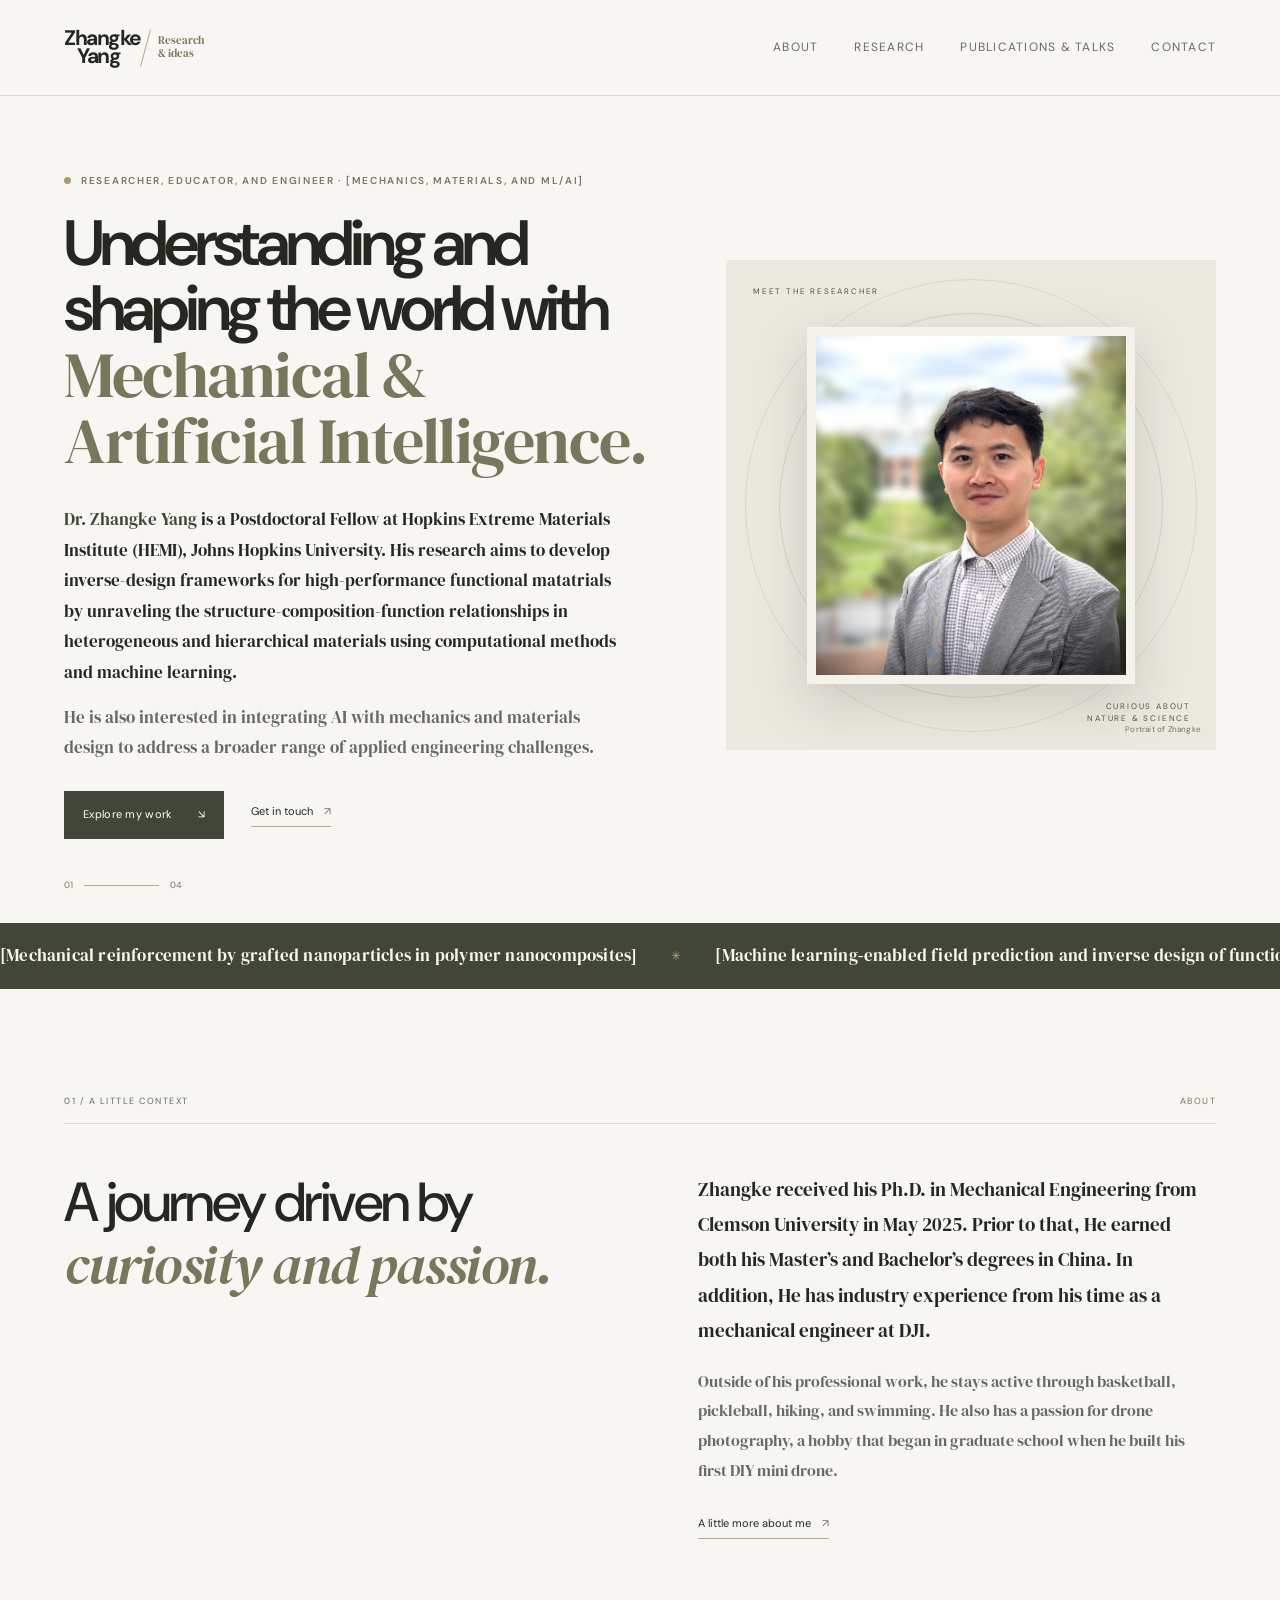
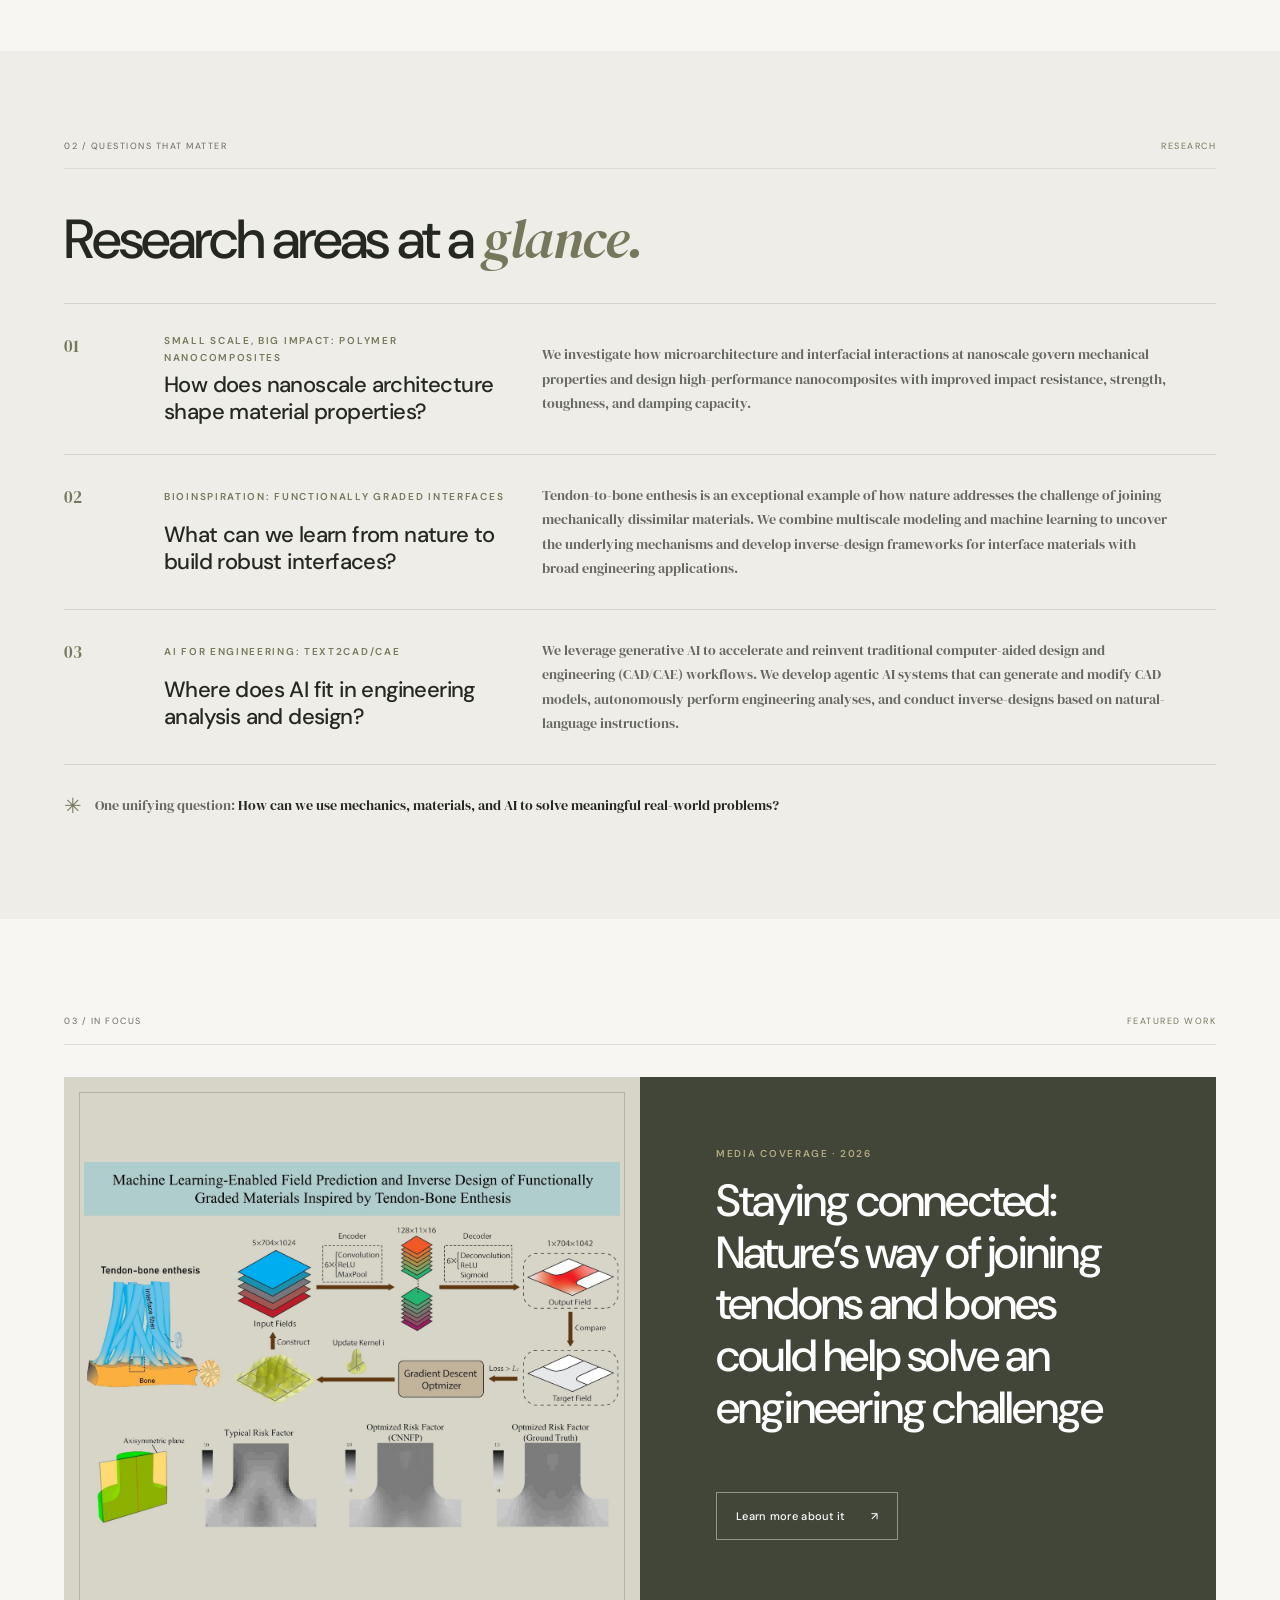
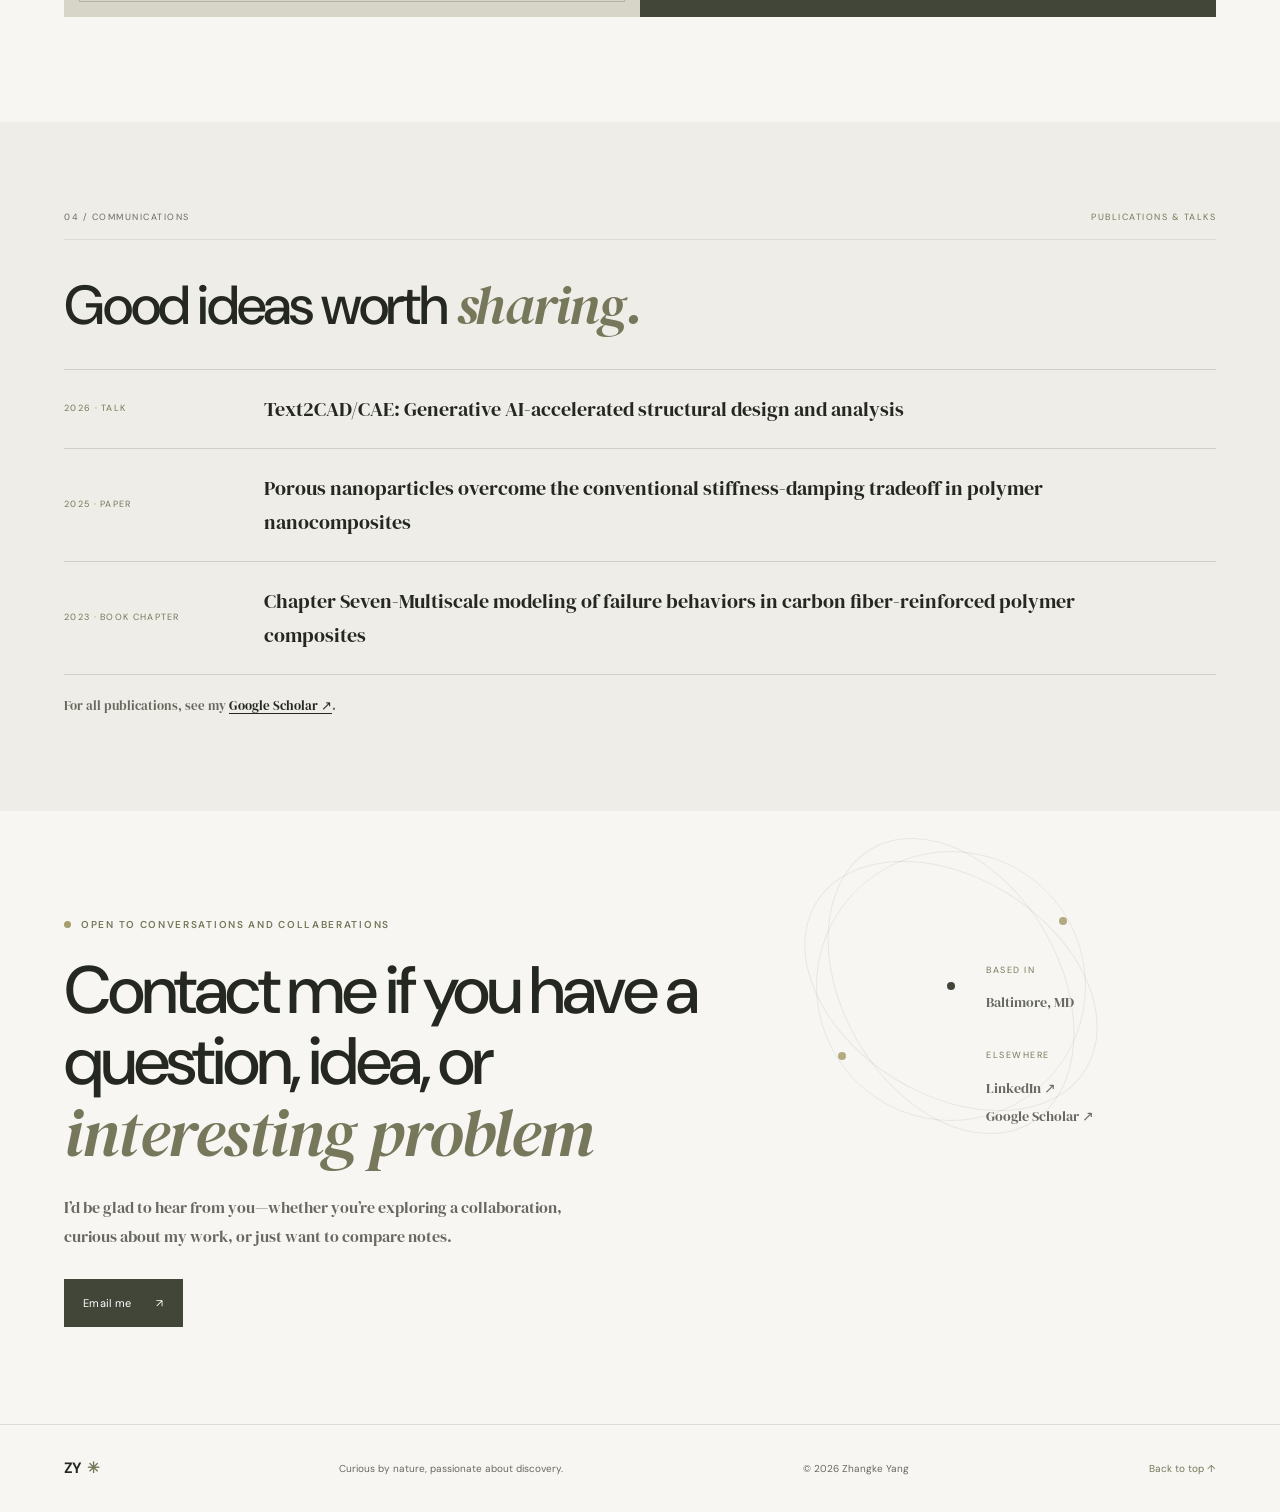
==== commit fca69762: "Update index.html" ====
--- a/index.html
+++ b/index.html
@@ -27,7 +27,7 @@
       <a href="#about">About</a>
       <a href="#research">Research</a>
       <a href="#writing">Publications & Talks</a>
-      <a href="gallery.html">Gallery</a>
+      <!-- <a href="gallery.html">Gallery</a> -->
       <a href="#contact">Contact</a>
     </nav>
   </header>
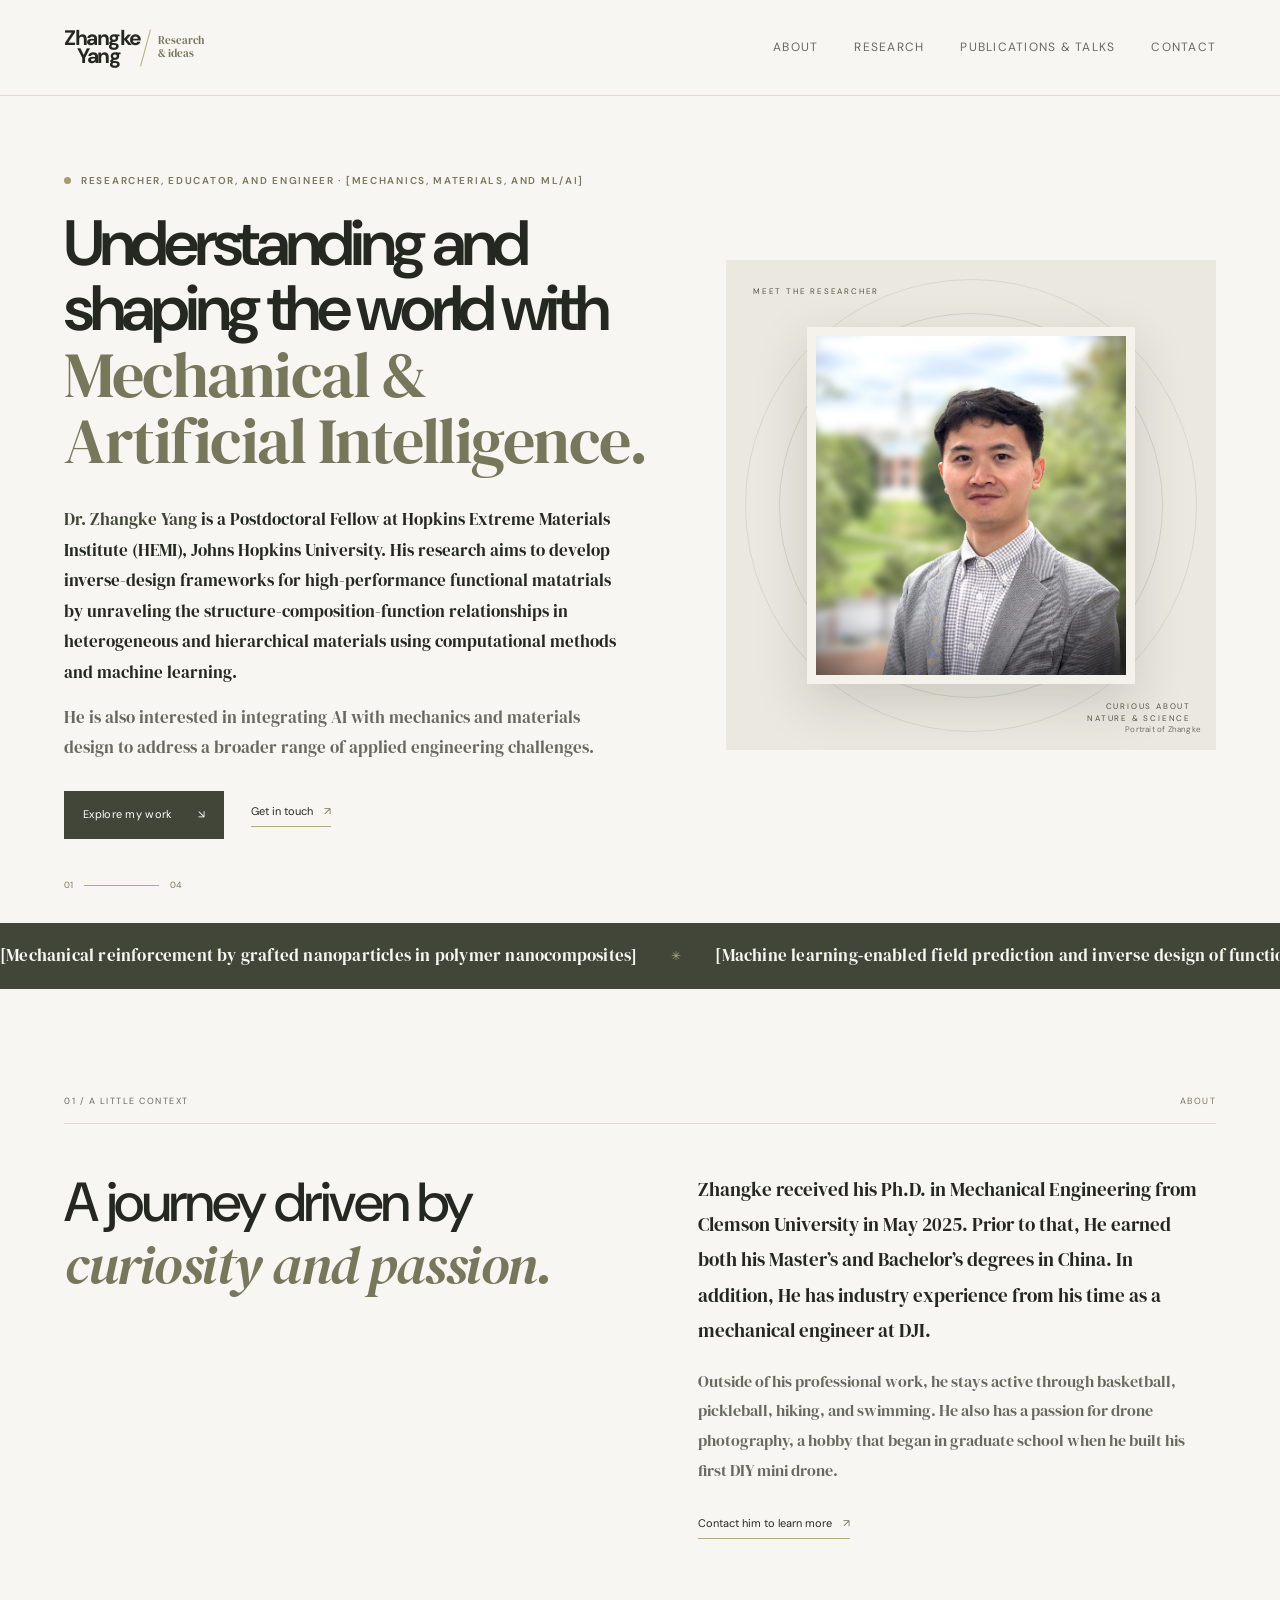
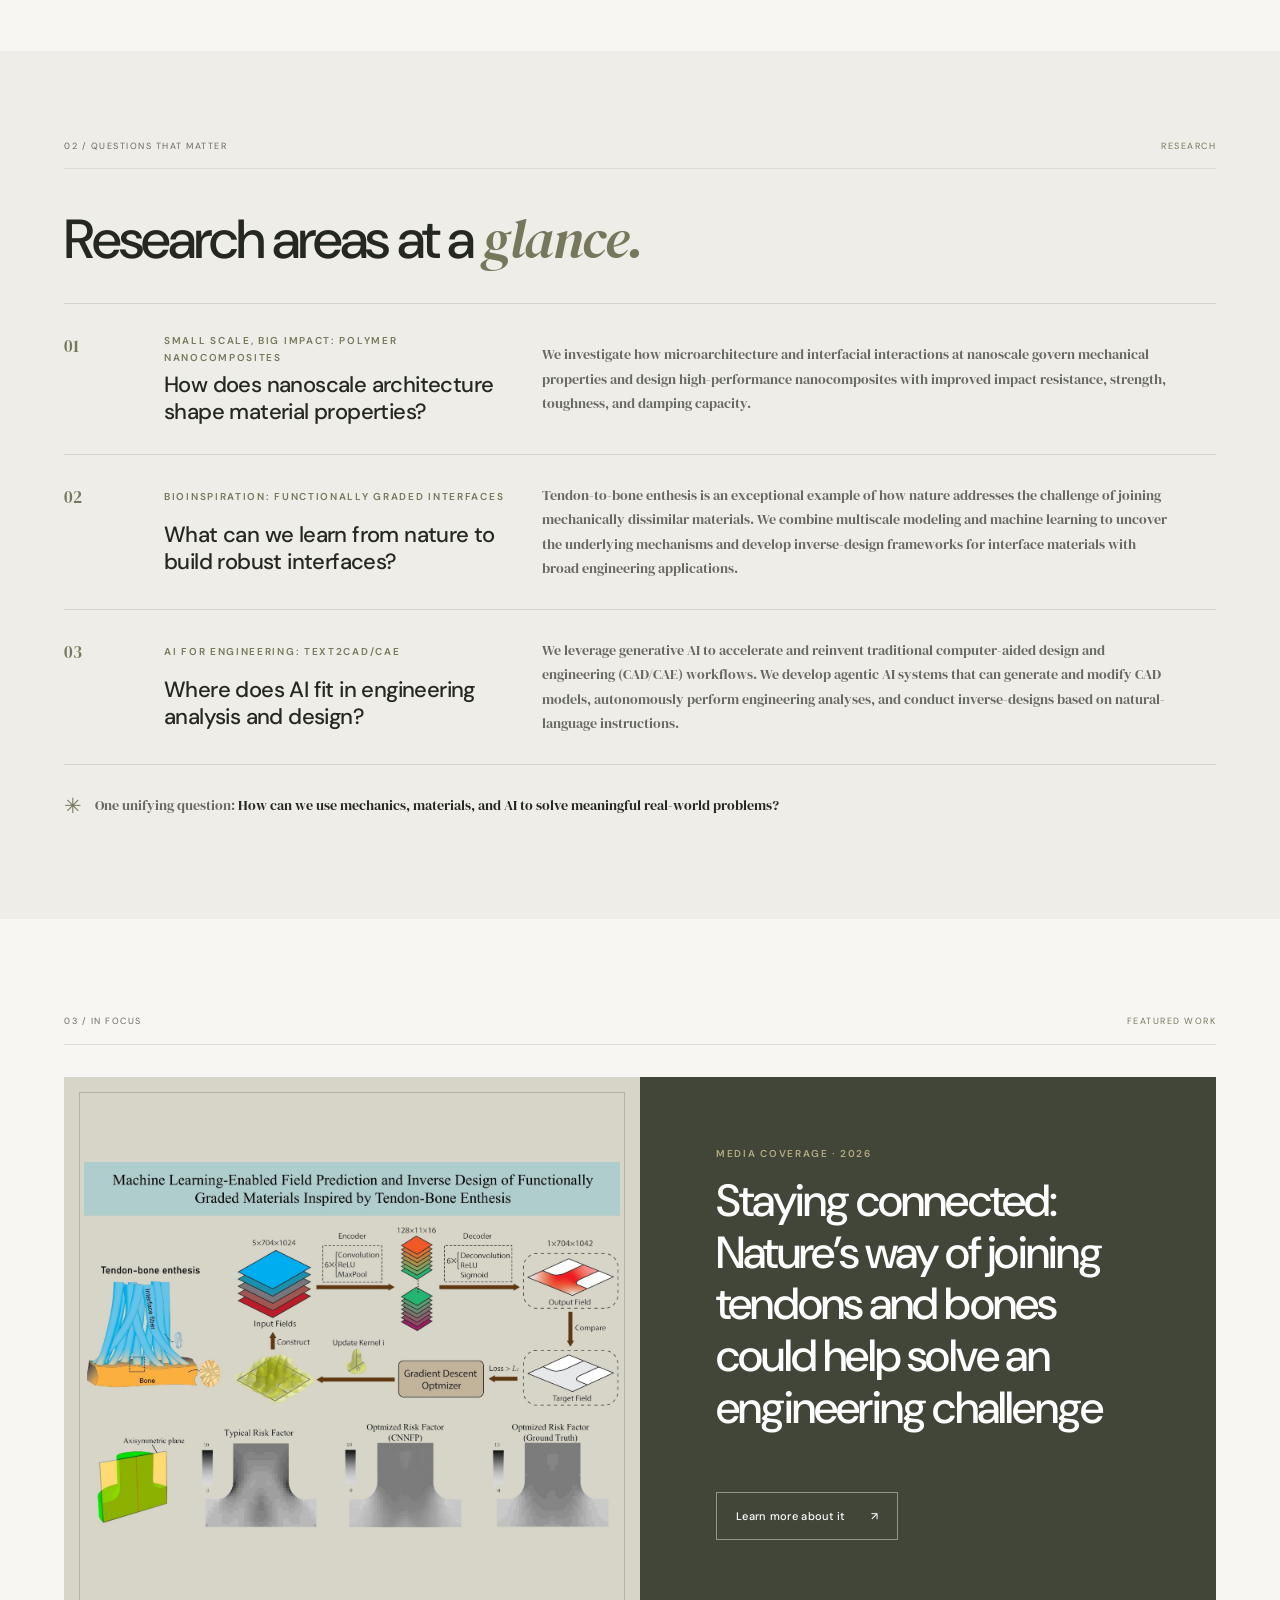
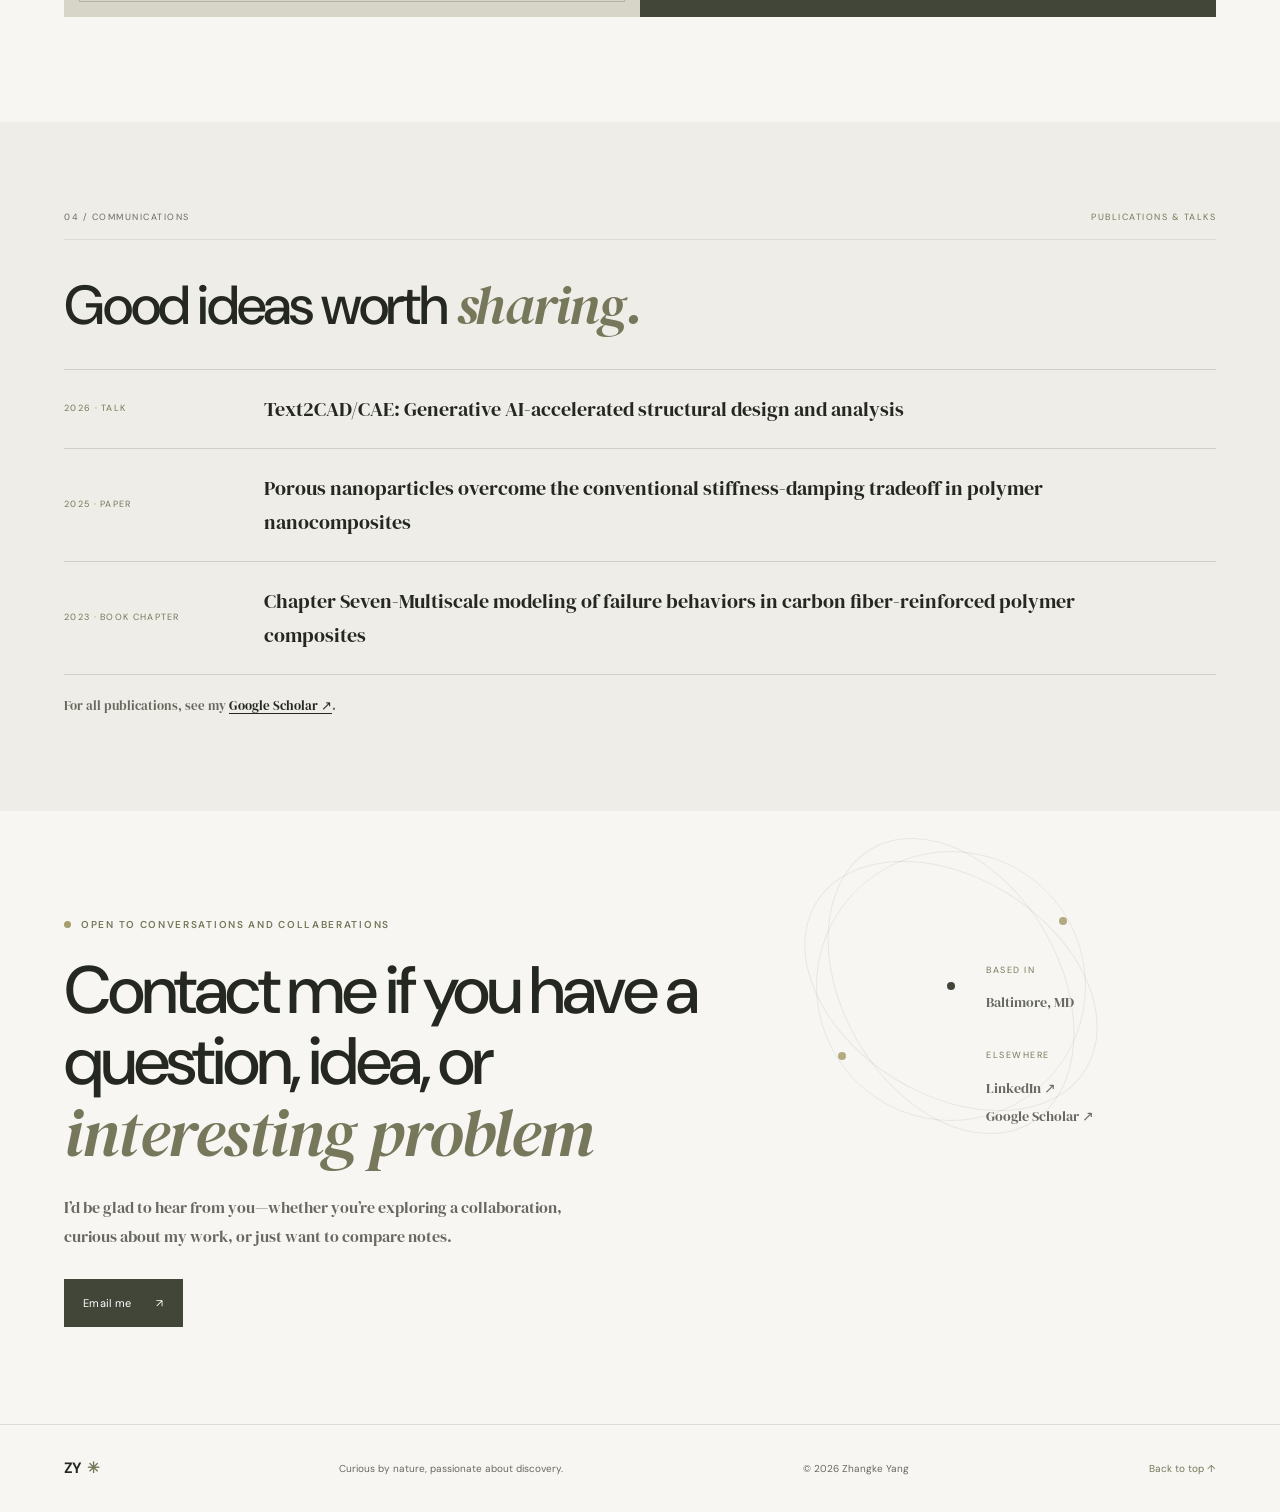
==== commit ae7badb6: "Update index.html" ====
--- a/index.html
+++ b/index.html
@@ -87,7 +87,7 @@
         <div class="about-copy">
           <p class="lead">Zhangke received his Ph.D. in Mechanical Engineering from Clemson University in May 2025. Prior to that, He earned both his Master’s and Bachelor’s degrees in China. In addition, He has industry experience from his time as a mechanical engineer at DJI.</p>
           <p>Outside of his professional work, he stays active through basketball, pickleball, hiking, and swimming. He also has a passion for drone photography, a hobby that began in graduate school when he built his first DIY mini drone.</p>
-          <a class="text-link" href="#contact">A little more about me <span aria-hidden="true">↗</span></a>
+          <a class="text-link" href="#contact">Contact him to learn more <span aria-hidden="true">↗</span></a>
         </div>
       </div>
     </section>
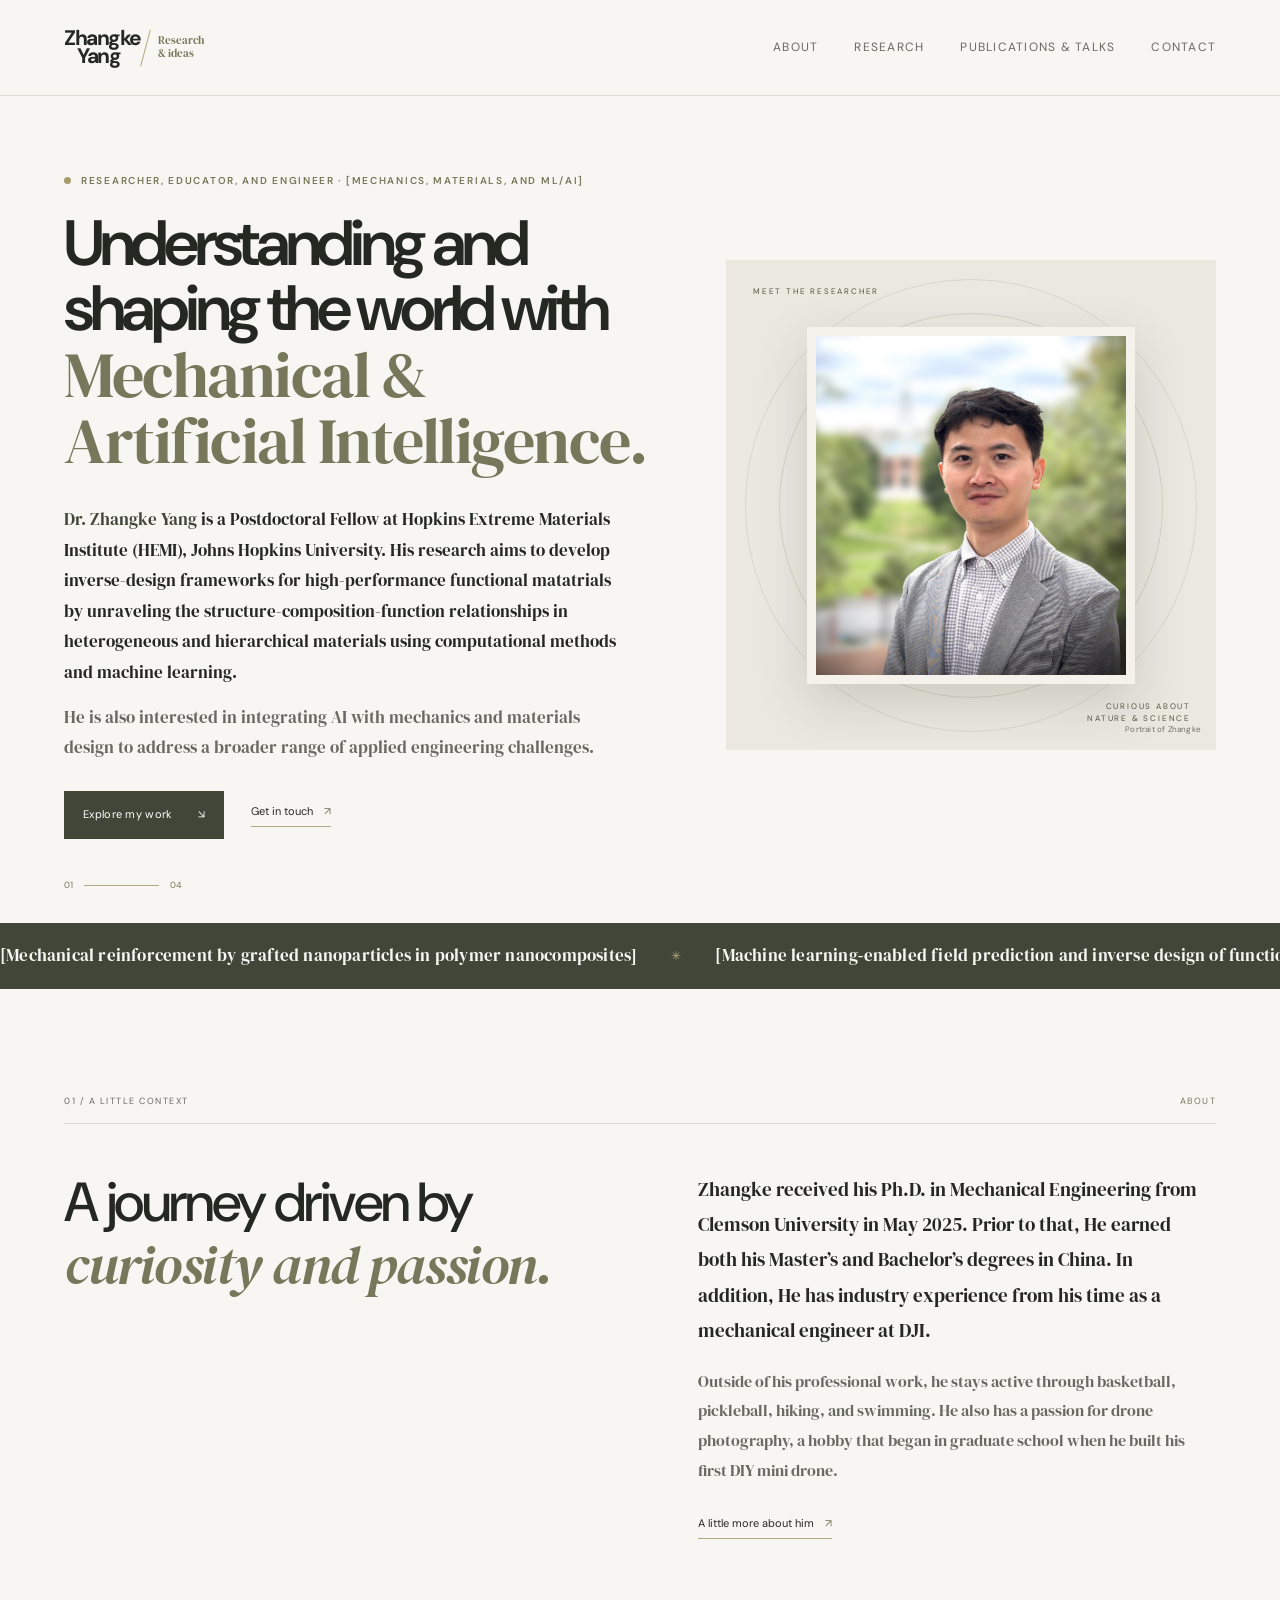
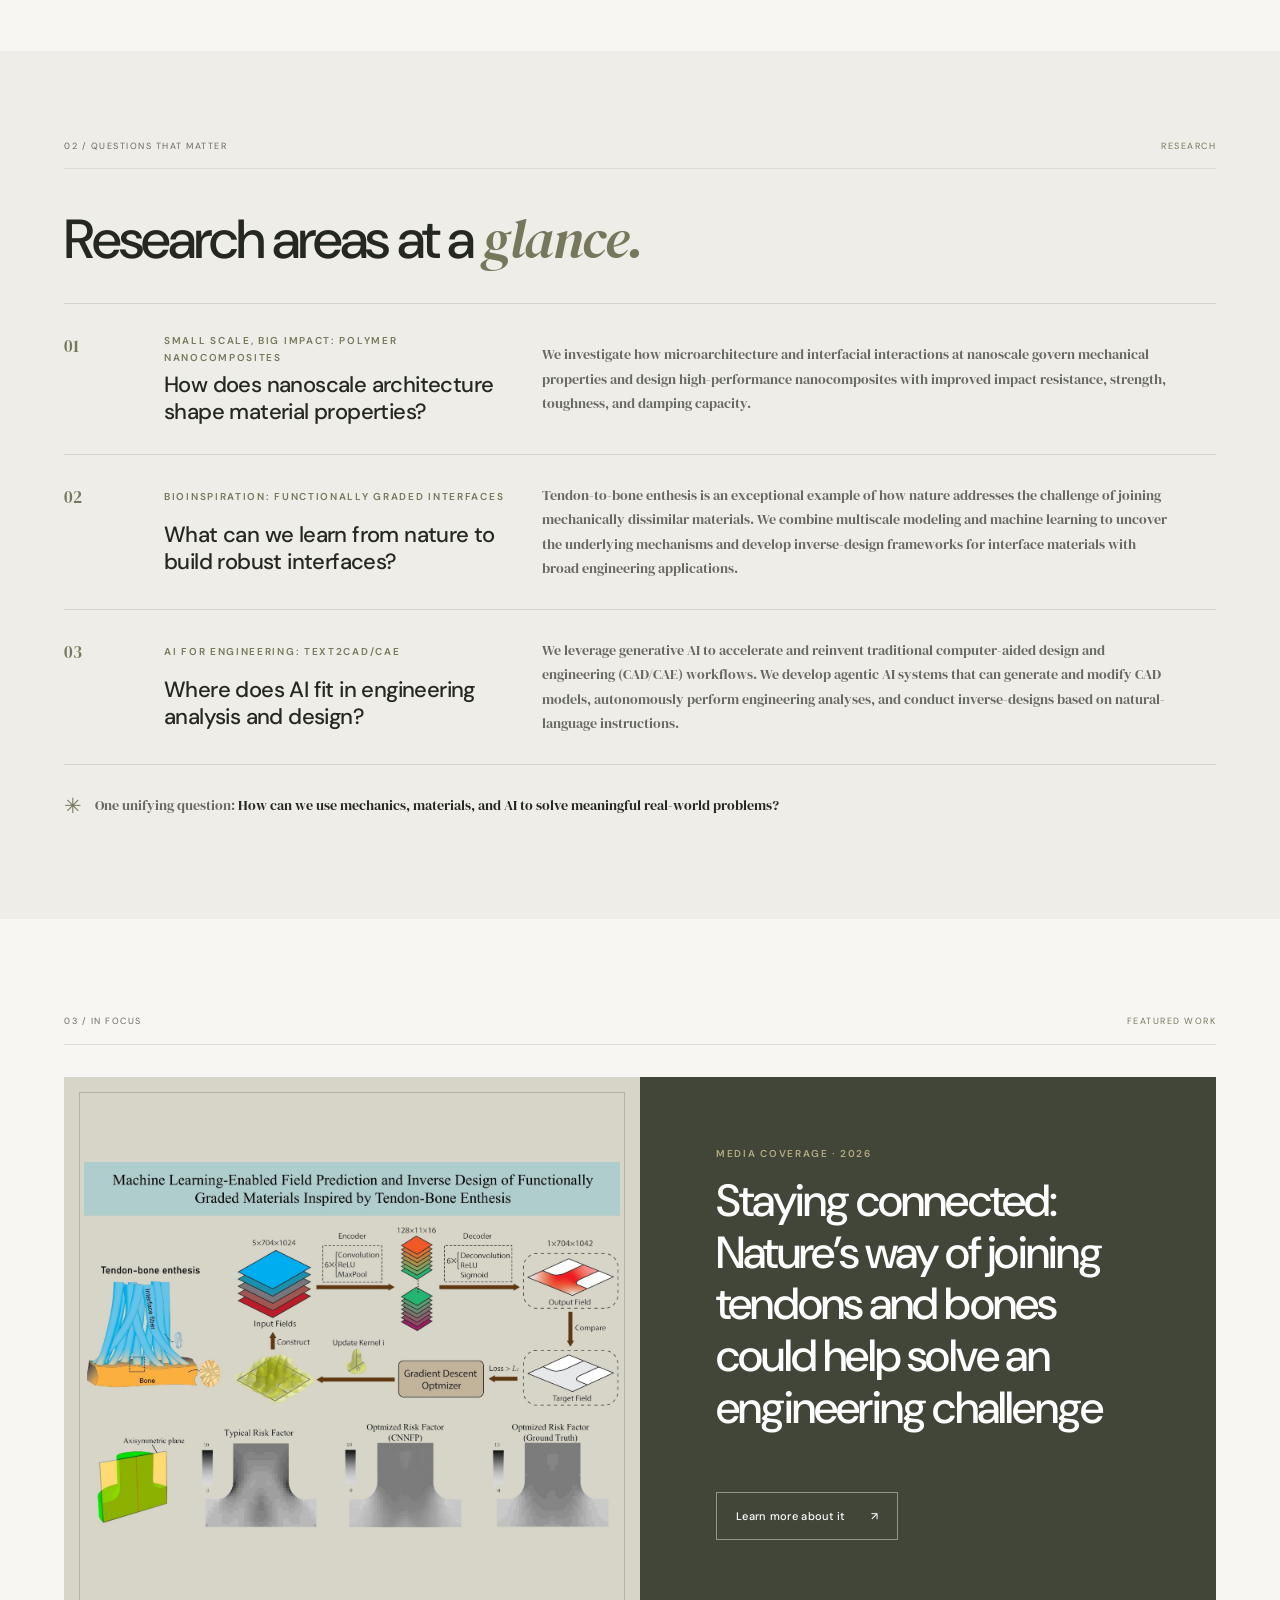
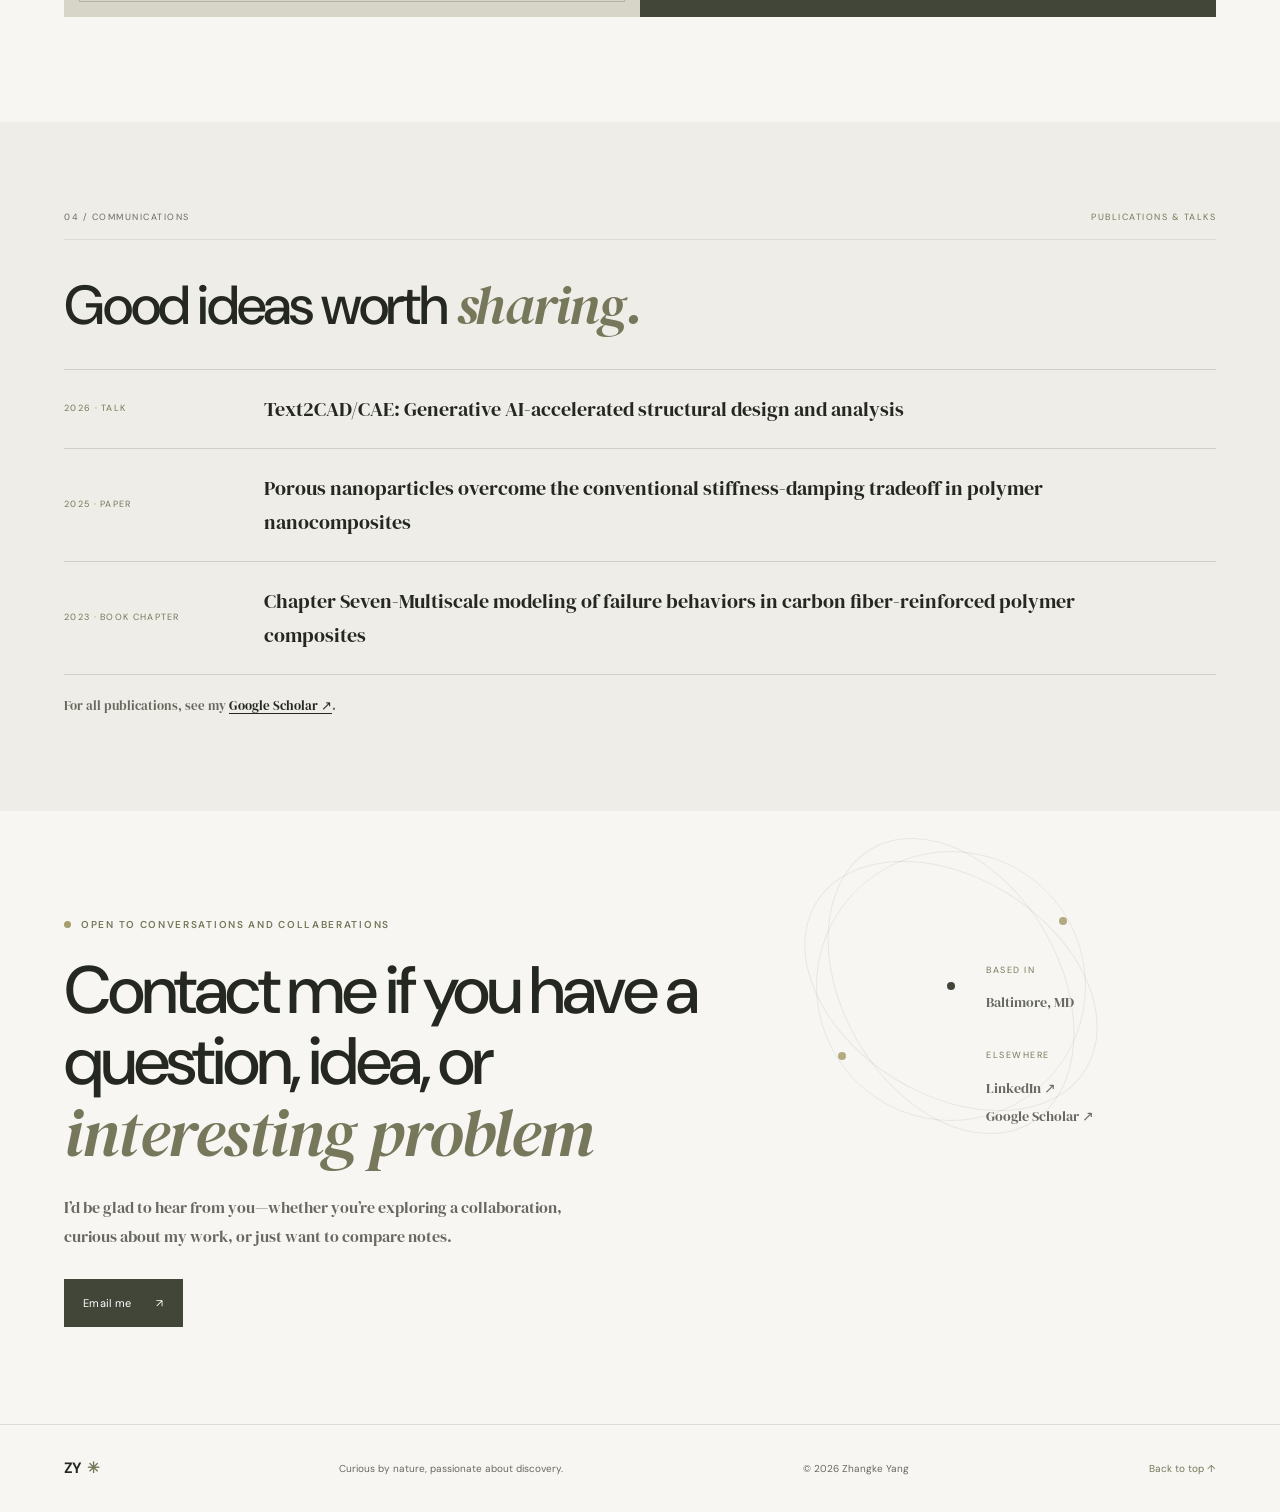
==== commit ed3e147f: "Update index.html" ====
--- a/index.html
+++ b/index.html
@@ -87,7 +87,7 @@
         <div class="about-copy">
           <p class="lead">Zhangke received his Ph.D. in Mechanical Engineering from Clemson University in May 2025. Prior to that, He earned both his Master’s and Bachelor’s degrees in China. In addition, He has industry experience from his time as a mechanical engineer at DJI.</p>
           <p>Outside of his professional work, he stays active through basketball, pickleball, hiking, and swimming. He also has a passion for drone photography, a hobby that began in graduate school when he built his first DIY mini drone.</p>
-          <a class="text-link" href="#contact">Contact him to learn more <span aria-hidden="true">↗</span></a>
+          <a class="text-link" href="#contact">A little more about him <span aria-hidden="true">↗</span></a>
         </div>
       </div>
     </section>
